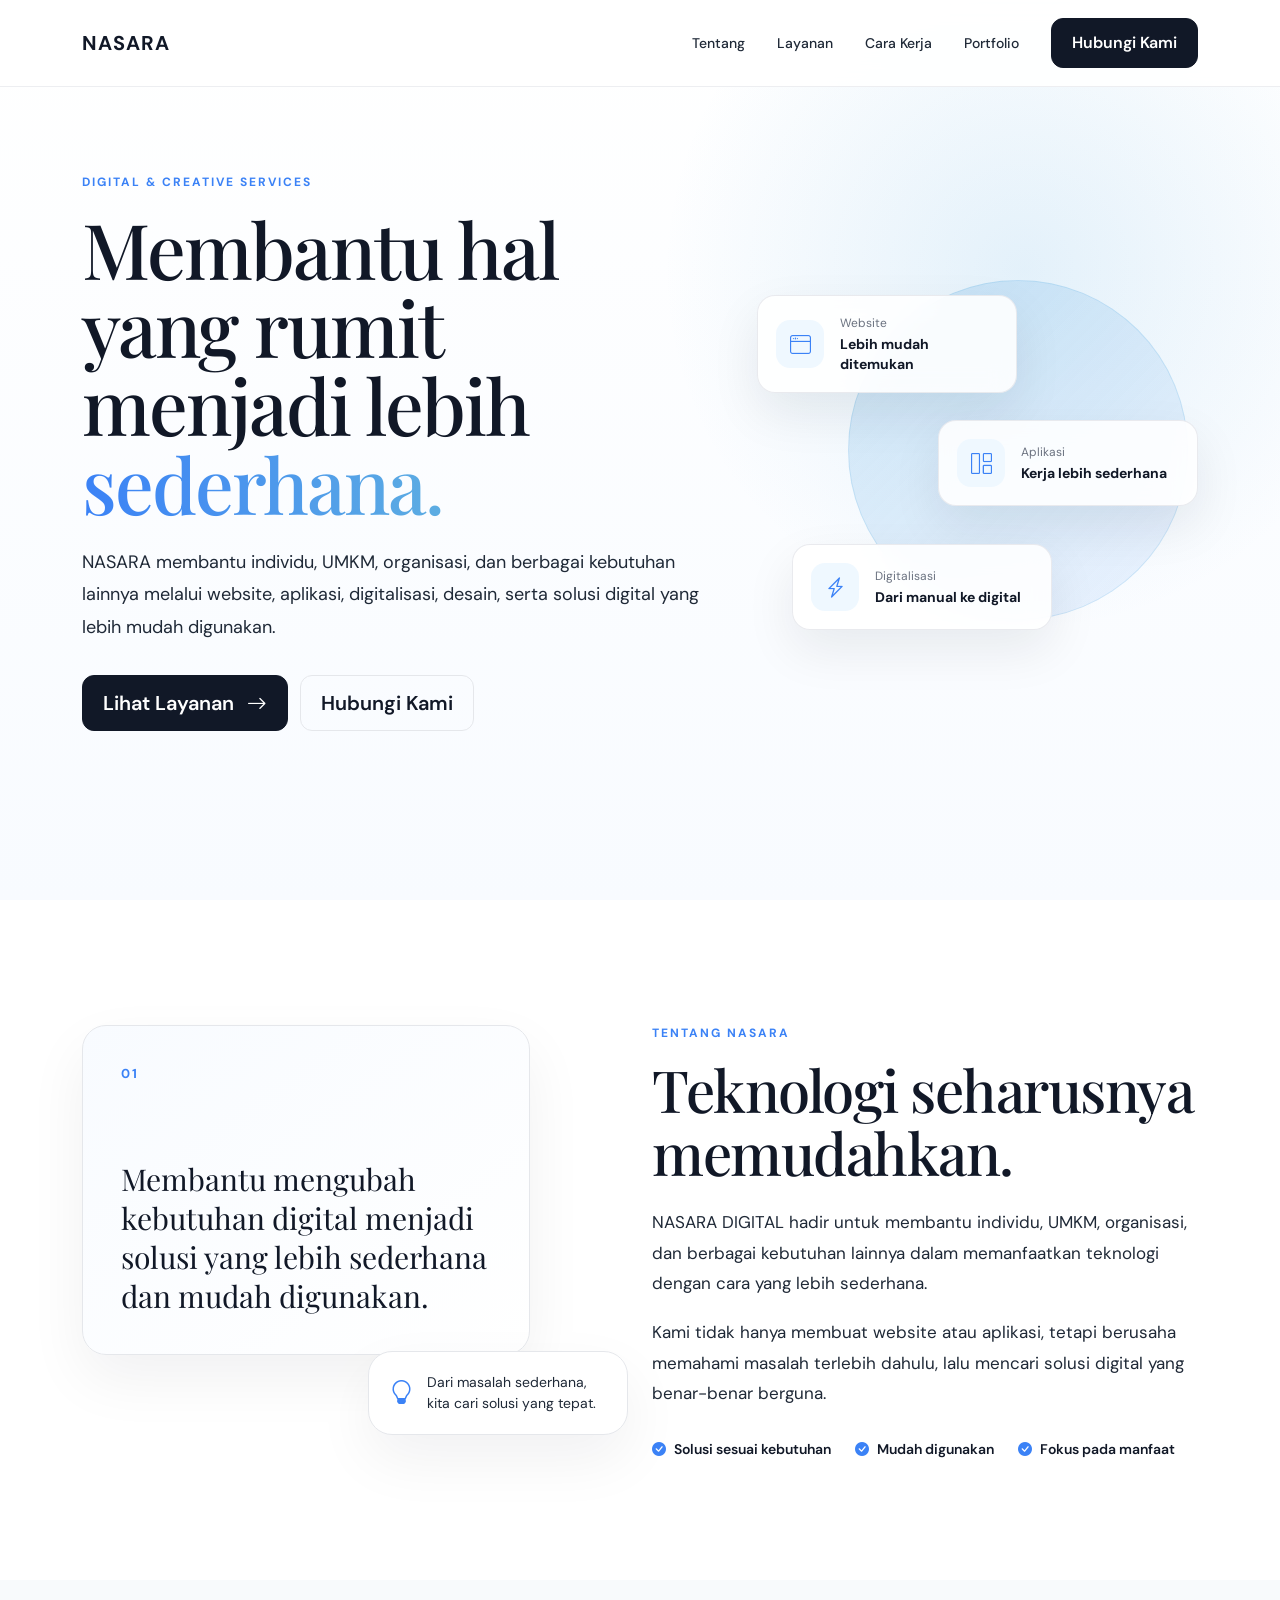
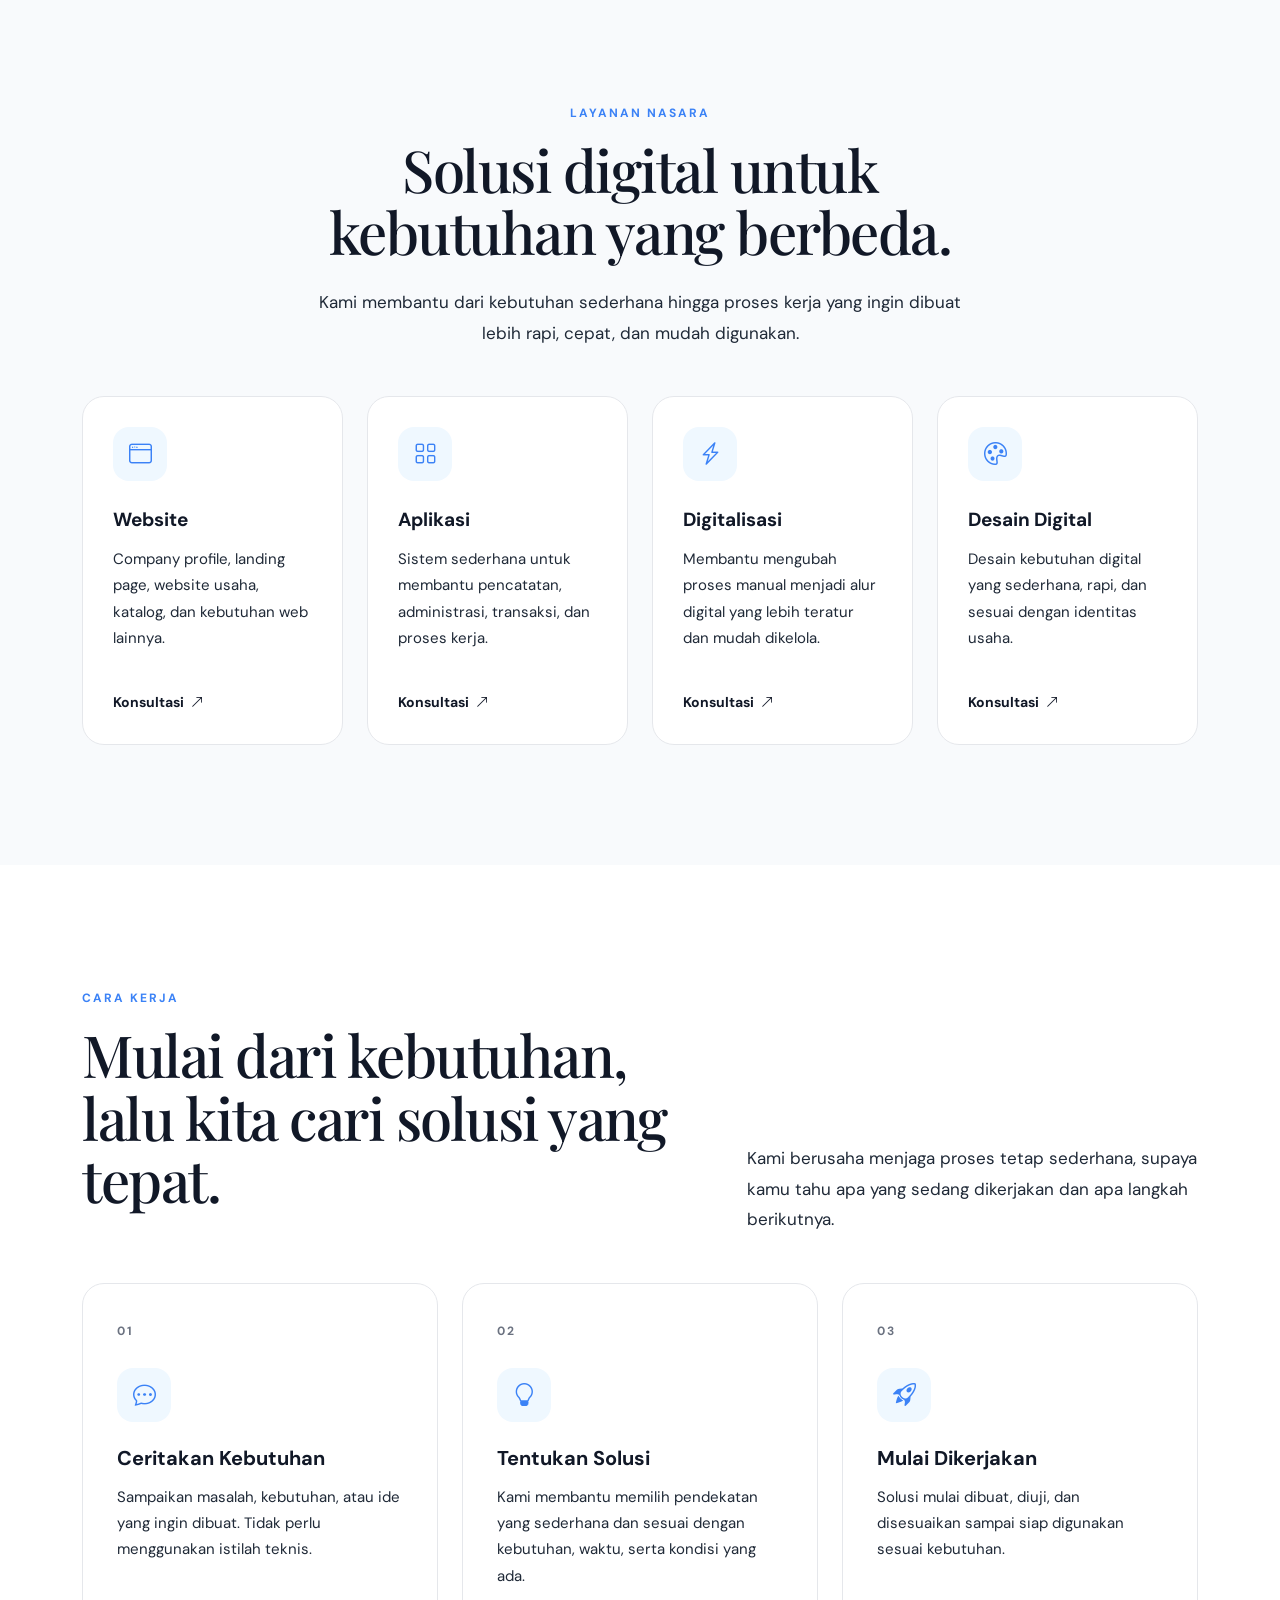
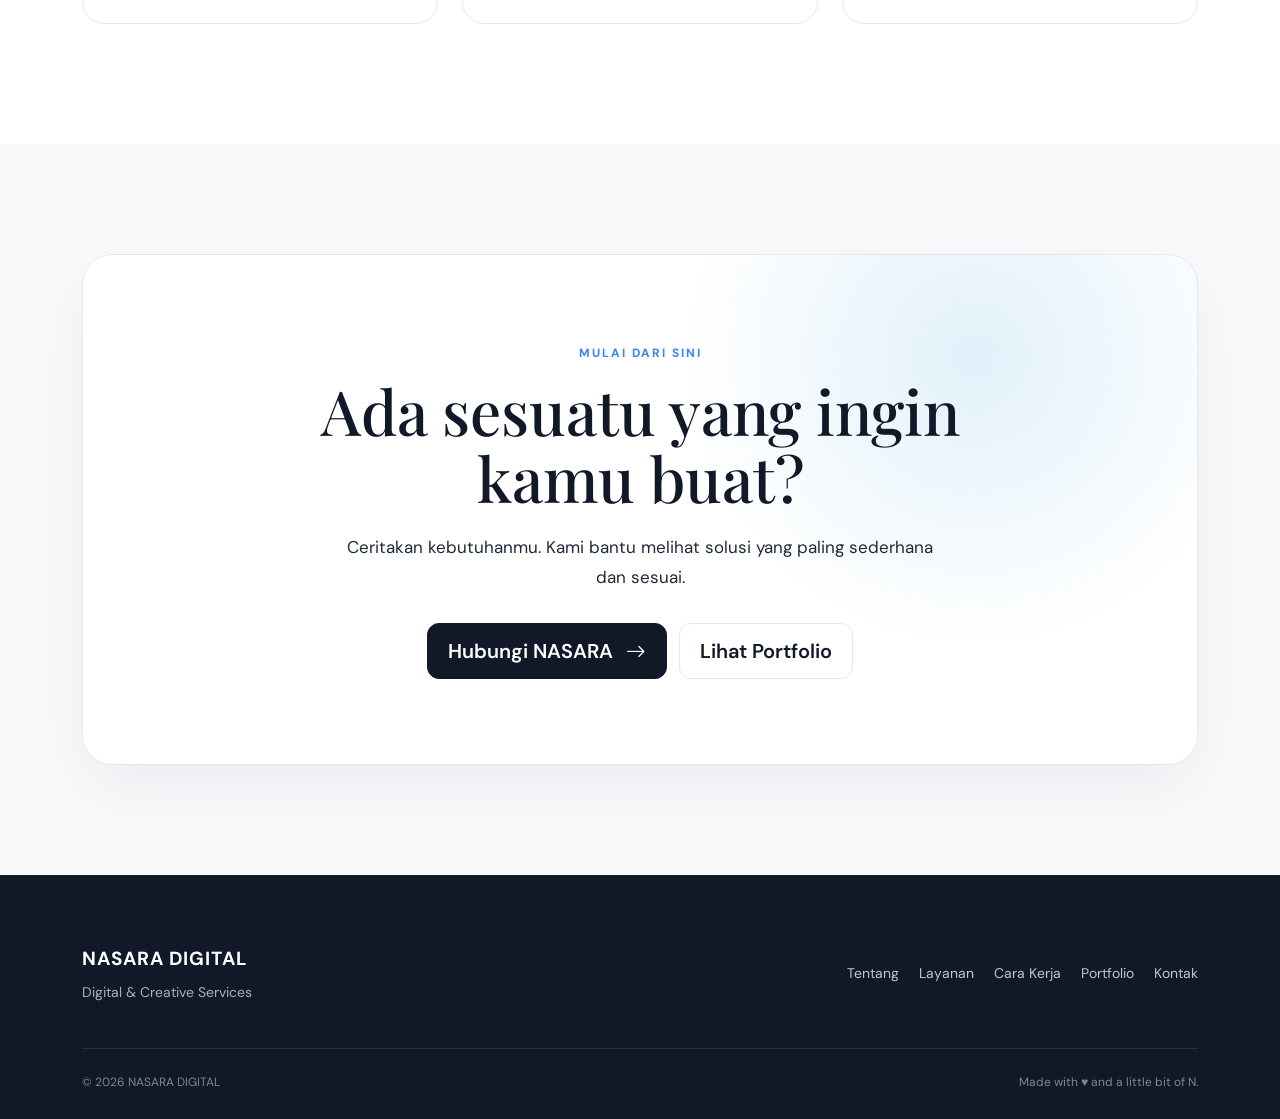
==== index.html @ 4595353f "add cta and footer" ====
<!doctype html>
<html lang="id">

<head>
    <meta charset="utf-8">

    <meta
        name="viewport"
        content="width=device-width, initial-scale=1"
    >

    <title>NASARA DIGITAL</title>

    <meta
        name="description"
        content="NASARA DIGITAL membantu kebutuhan website, aplikasi, digitalisasi, desain, dan berbagai solusi digital."
    >

    <!-- Google Fonts -->
    <link
        rel="preconnect"
        href="https://fonts.googleapis.com"
    >

    <link
        rel="preconnect"
        href="https://fonts.gstatic.com"
        crossorigin
    >

    <link
        href="https://fonts.googleapis.com/css2?family=DM+Sans:wght@400;500;600;700&family=Playfair+Display:wght@600;700&display=swap"
        rel="stylesheet"
    >

    <!-- Bootstrap -->
    <link
        href="https://cdn.jsdelivr.net/npm/bootstrap@5.3.8/dist/css/bootstrap.min.css"
        rel="stylesheet"
    >

    <!-- Bootstrap Icons -->
    <link
        rel="stylesheet"
        href="https://cdn.jsdelivr.net/npm/bootstrap-icons@1.13.1/font/bootstrap-icons.min.css"
    >

    <!-- AOS Animation -->
    <link
        href="https://cdn.jsdelivr.net/npm/aos@2.3.4/dist/aos.css"
        rel="stylesheet"
    >

    <!-- CSS NASARA -->
    <link
        rel="stylesheet"
        href="assets/css/style.css"
    >
</head>


<body>

    <!-- Navbar -->
    <nav class="navbar navbar-expand-lg navbar-light fixed-top nasara-navbar">
        <div class="container">

            <a class="navbar-brand fw-bold" href="#">
                NASARA
            </a>

            <button
                class="navbar-toggler border-0 shadow-none"
                type="button"
                data-bs-toggle="collapse"
                data-bs-target="#mainNavbar"
            >
                <span class="navbar-toggler-icon"></span>
            </button>

            <div class="collapse navbar-collapse" id="mainNavbar">

                <ul class="navbar-nav ms-auto align-items-lg-center gap-lg-3">

                    <li class="nav-item">
                        <a class="nav-link" href="#tentang">
                            Tentang
                        </a>
                    </li>

                    <li class="nav-item">
                        <a class="nav-link" href="#layanan">
                            Layanan
                        </a>
                    </li>

                    <li class="nav-item">
                        <a class="nav-link" href="#cara-kerja">
                            Cara Kerja
                        </a>
                    </li>

                    <li class="nav-item">
                        <a class="nav-link" href="/portfolio/">
                            Portfolio
                        </a>
                    </li>

                    <li class="nav-item">
                        <a
                            class="btn btn-nasara ms-lg-2"
                            href="/links/"
                        >
                            Hubungi Kami
                        </a>
                    </li>

                </ul>

            </div>

        </div>
    </nav>

    <!-- Hero -->
    <main>

        <section class="hero-section">

            <div class="container">

                <div class="row align-items-center min-vh-100">

                    <div class="col-lg-7">

                        <span
                            class="hero-label"
                            data-aos="fade-up"
                        >
                            DIGITAL & CREATIVE SERVICES
                        </span>

                        <h1
                            class="hero-title"
                            data-aos="fade-up"
                            data-aos-delay="100"
                        >
                            Membantu hal yang rumit
                            menjadi lebih
                            <span class="hero-highlight">
                                sederhana.
                            </span>
                        </h1>

                        <p
                            class="hero-description"
                            data-aos="fade-up"
                            data-aos-delay="200"
                        >
                            NASARA membantu individu, UMKM,
                            organisasi, dan berbagai kebutuhan
                            lainnya melalui website, aplikasi,
                            digitalisasi, desain, serta solusi
                            digital yang lebih mudah digunakan.
                        </p>

                        <div
                            class="hero-actions"
                            data-aos="fade-up"
                            data-aos-delay="300"
                        >

                            <a
                                href="#layanan"
                                class="btn btn-nasara btn-lg"
                            >
                                Lihat Layanan
                                <i class="bi bi-arrow-right ms-2"></i>
                            </a>

                            <a
                                href="/links/"
                                class="btn btn-outline-nasara btn-lg"
                            >
                                Hubungi Kami
                            </a>

                        </div>

                    </div>


                    <div
                        class="col-lg-5 d-none d-lg-block"
                        data-aos="fade-left"
                        data-aos-delay="200"
                    >

                        <div class="hero-visual">

                            <div class="floating-card card-one">
                                <i class="bi bi-window"></i>

                                <div>
                                    <small>Website</small>
                                    <strong>Lebih mudah ditemukan</strong>
                                </div>
                            </div>


                            <div class="floating-card card-two">
                                <i class="bi bi-grid-1x2"></i>

                                <div>
                                    <small>Aplikasi</small>
                                    <strong>Kerja lebih sederhana</strong>
                                </div>
                            </div>


                            <div class="floating-card card-three">
                                <i class="bi bi-lightning-charge"></i>

                                <div>
                                    <small>Digitalisasi</small>
                                    <strong>Dari manual ke digital</strong>
                                </div>
                            </div>


                            <div class="hero-circle"></div>

                        </div>

                    </div>

                </div>

            </div>

        </section>

        <!-- Tentang -->
        <section id="tentang" class="about-section">

            <div class="container">

                <div class="row align-items-center gy-5">

                    <div
                        class="col-lg-6"
                        data-aos="fade-right"
                    >
                        <div class="about-visual">

                            <div class="about-box about-box-main">
                                <span class="about-number">01</span>

                                <p>
                                    Membantu mengubah kebutuhan digital
                                    menjadi solusi yang lebih sederhana
                                    dan mudah digunakan.
                                </p>
                            </div>

                            <div class="about-box about-box-small">
                                <i class="bi bi-lightbulb"></i>

                                <span>
                                    Dari masalah sederhana,
                                    kita cari solusi yang tepat.
                                </span>
                            </div>

                        </div>
                    </div>


                    <div
                        class="col-lg-6"
                        data-aos="fade-left"
                    >

                        <span class="section-label">
                            TENTANG NASARA
                        </span>

                        <h2 class="section-title">
                            Teknologi seharusnya
                            memudahkan.
                        </h2>

                        <p class="section-description">
                            NASARA DIGITAL hadir untuk membantu individu,
                            UMKM, organisasi, dan berbagai kebutuhan lainnya
                            dalam memanfaatkan teknologi dengan cara yang
                            lebih sederhana.
                        </p>

                        <p class="section-description">
                            Kami tidak hanya membuat website atau aplikasi,
                            tetapi berusaha memahami masalah terlebih dahulu,
                            lalu mencari solusi digital yang benar-benar
                            berguna.
                        </p>

                        <div class="about-points">

                            <div class="about-point">
                                <i class="bi bi-check-circle-fill"></i>
                                <span>Solusi sesuai kebutuhan</span>
                            </div>

                            <div class="about-point">
                                <i class="bi bi-check-circle-fill"></i>
                                <span>Mudah digunakan</span>
                            </div>

                            <div class="about-point">
                                <i class="bi bi-check-circle-fill"></i>
                                <span>Fokus pada manfaat</span>
                            </div>

                        </div>

                    </div>

                </div>

            </div>

        </section>

        <!-- Layanan -->
        <section id="layanan" class="services-section">

            <div class="container">

                <div class="services-heading text-center" data-aos="fade-up">

                    <span class="section-label">
                        LAYANAN NASARA
                    </span>

                    <h2 class="section-title mx-auto">
                        Solusi digital untuk kebutuhan yang berbeda.
                    </h2>

                    <p class="section-description mx-auto">
                        Kami membantu dari kebutuhan sederhana hingga proses kerja
                        yang ingin dibuat lebih rapi, cepat, dan mudah digunakan.
                    </p>

                </div>


                <div class="row g-4 mt-4">

                    <div
                        class="col-md-6 col-lg-3"
                        data-aos="fade-up"
                        data-aos-delay="50"
                    >

                        <div class="service-card h-100">

                            <div class="service-icon">
                                <i class="bi bi-window"></i>
                            </div>

                            <h3>Website</h3>

                            <p>
                                Company profile, landing page, website usaha,
                                katalog, dan kebutuhan web lainnya.
                            </p>

                            <a href="/links/" class="service-link">
                                Konsultasi
                                <i class="bi bi-arrow-up-right"></i>
                            </a>

                        </div>

                    </div>


                    <div
                        class="col-md-6 col-lg-3"
                        data-aos="fade-up"
                        data-aos-delay="100"
                    >

                        <div class="service-card h-100">

                            <div class="service-icon">
                                <i class="bi bi-grid"></i>
                            </div>

                            <h3>Aplikasi</h3>

                            <p>
                                Sistem sederhana untuk membantu pencatatan,
                                administrasi, transaksi, dan proses kerja.
                            </p>

                            <a href="/links/" class="service-link">
                                Konsultasi
                                <i class="bi bi-arrow-up-right"></i>
                            </a>

                        </div>

                    </div>


                    <div
                        class="col-md-6 col-lg-3"
                        data-aos="fade-up"
                        data-aos-delay="150"
                    >

                        <div class="service-card h-100">

                            <div class="service-icon">
                                <i class="bi bi-lightning-charge"></i>
                            </div>

                            <h3>Digitalisasi</h3>

                            <p>
                                Membantu mengubah proses manual menjadi alur
                                digital yang lebih teratur dan mudah dikelola.
                            </p>

                            <a href="/links/" class="service-link">
                                Konsultasi
                                <i class="bi bi-arrow-up-right"></i>
                            </a>

                        </div>

                    </div>


                    <div
                        class="col-md-6 col-lg-3"
                        data-aos="fade-up"
                        data-aos-delay="200"
                    >

                        <div class="service-card h-100">

                            <div class="service-icon">
                                <i class="bi bi-palette"></i>
                            </div>

                            <h3>Desain Digital</h3>

                            <p>
                                Desain kebutuhan digital yang sederhana,
                                rapi, dan sesuai dengan identitas usaha.
                            </p>

                            <a href="/links/" class="service-link">
                                Konsultasi
                                <i class="bi bi-arrow-up-right"></i>
                            </a>

                        </div>

                    </div>

                </div>

            </div>

        </section>

        <!-- Cara Kerja -->
        <section id="cara-kerja" class="process-section">

            <div class="container">

                <div class="row align-items-end mb-5">

                    <div class="col-lg-7" data-aos="fade-up">

                        <span class="section-label">
                            CARA KERJA
                        </span>

                        <h2 class="section-title">
                            Mulai dari kebutuhan,
                            lalu kita cari solusi yang tepat.
                        </h2>

                    </div>

                    <div class="col-lg-5" data-aos="fade-up" data-aos-delay="100">

                        <p class="section-description mb-0">
                            Kami berusaha menjaga proses tetap sederhana,
                            supaya kamu tahu apa yang sedang dikerjakan
                            dan apa langkah berikutnya.
                        </p>

                    </div>

                </div>


                <div class="row g-4">

                    <div
                        class="col-md-4"
                        data-aos="fade-up"
                        data-aos-delay="50"
                    >

                        <div class="process-card h-100">

                            <span class="process-number">
                                01
                            </span>

                            <div class="process-icon">
                                <i class="bi bi-chat-dots"></i>
                            </div>

                            <h3>
                                Ceritakan Kebutuhan
                            </h3>

                            <p>
                                Sampaikan masalah, kebutuhan, atau ide
                                yang ingin dibuat. Tidak perlu menggunakan
                                istilah teknis.
                            </p>

                        </div>

                    </div>


                    <div
                        class="col-md-4"
                        data-aos="fade-up"
                        data-aos-delay="100"
                    >

                        <div class="process-card h-100">

                            <span class="process-number">
                                02
                            </span>

                            <div class="process-icon">
                                <i class="bi bi-lightbulb"></i>
                            </div>

                            <h3>
                                Tentukan Solusi
                            </h3>

                            <p>
                                Kami membantu memilih pendekatan yang
                                sederhana dan sesuai dengan kebutuhan,
                                waktu, serta kondisi yang ada.
                            </p>

                        </div>

                    </div>


                    <div
                        class="col-md-4"
                        data-aos="fade-up"
                        data-aos-delay="150"
                    >

                        <div class="process-card h-100">

                            <span class="process-number">
                                03
                            </span>

                            <div class="process-icon">
                                <i class="bi bi-rocket-takeoff"></i>
                            </div>

                            <h3>
                                Mulai Dikerjakan
                            </h3>

                            <p>
                                Solusi mulai dibuat, diuji, dan disesuaikan
                                sampai siap digunakan sesuai kebutuhan.
                            </p>

                        </div>

                    </div>

                </div>

            </div>

        </section>

        <!-- CTA -->
        <section class="cta-section">

            <div class="container">

                <div
                    class="cta-box text-center"
                    data-aos="fade-up"
                >

                    <span class="section-label">
                        MULAI DARI SINI
                    </span>

                    <h2 class="cta-title">
                        Ada sesuatu yang ingin kamu buat?
                    </h2>

                    <p class="cta-description">
                        Ceritakan kebutuhanmu. Kami bantu melihat
                        solusi yang paling sederhana dan sesuai.
                    </p>

                    <div class="cta-actions">

                        <a
                            href="/links/"
                            class="btn btn-nasara btn-lg"
                        >
                            Hubungi NASARA
                            <i class="bi bi-arrow-right ms-2"></i>
                        </a>

                        <a
                            href="/portfolio/"
                            class="btn btn-outline-nasara btn-lg"
                        >
                            Lihat Portfolio
                        </a>

                    </div>

                </div>

            </div>

        </section>

    </main>

    <!-- Footer -->
    <footer class="footer-section">

        <div class="container">

            <div class="row gy-4 align-items-center">

                <div class="col-lg-6">

                    <div class="footer-brand">
                        NASARA DIGITAL
                    </div>

                    <p class="footer-text">
                        Digital & Creative Services
                    </p>

                </div>

                <div class="col-lg-6">

                    <div class="footer-links">

                        <a href="#tentang">Tentang</a>

                        <a href="#layanan">Layanan</a>

                        <a href="#cara-kerja">Cara Kerja</a>

                        <a href="/portfolio/">Portfolio</a>

                        <a href="/links/">Kontak</a>

                    </div>

                </div>

            </div>


            <div class="footer-bottom">

                <span>
                    © 2026 NASARA DIGITAL
                </span>

                <span>
                    Made with ♥ and a little bit of N.
                </span>

            </div>

        </div>

    </footer>

    <!-- Bootstrap JS -->
    <script
        src="https://cdn.jsdelivr.net/npm/bootstrap@5.3.8/dist/js/bootstrap.bundle.min.js">
    </script>

    <!-- AOS -->
    <script
        src="https://cdn.jsdelivr.net/npm/aos@2.3.4/dist/aos.js">
    </script>

    <!-- JavaScript NASARA -->
    <script src="assets/js/script.js"></script>

</body>

</html>
---- assets/css/style.css ----
:root {
    --nasara-blue: #5dade2;
    --nasara-blue-dark: #3b82f6;

    --nasara-dark: #111827;

    --nasara-text: #1f2937;

    --nasara-muted: #6b7280;

    --nasara-light: #f8fafc;

    --nasara-border: #e5e7eb;

    --nasara-white: #ffffff;
}


* {
    box-sizing: border-box;
}


html {
    scroll-behavior: smooth;
}


body {
    margin: 0;

    font-family: "DM Sans", sans-serif;

    background: var(--nasara-white);

    color: var(--nasara-dark);
}


h1,
h2,
h3,
h4,
h5,
h6 {
    font-family: "Playfair Display", serif;
}


a {
    text-decoration: none;
}

/* =========================
   NAVBAR
========================= */

.nasara-navbar {
    padding: 18px 0;
    background: rgba(255, 255, 255, 0.88);
    backdrop-filter: blur(14px);
    border-bottom: 1px solid rgba(229, 231, 235, 0.7);
}

.navbar-brand {
    font-family: "DM Sans", sans-serif;
    font-size: 20px;
    letter-spacing: 1px;
    color: var(--nasara-dark);
}

.nasara-navbar .nav-link {
    font-size: 14px;
    font-weight: 500;
    color: var(--nasara-text);
    transition: 0.25s ease;
}

.nasara-navbar .nav-link:hover {
    color: var(--nasara-blue-dark);
}


/* =========================
   BUTTON
========================= */

.btn-nasara {
    background: var(--nasara-dark);
    color: var(--nasara-white);
    border: 1px solid var(--nasara-dark);
    border-radius: 12px;
    padding: 12px 20px;
    font-weight: 600;
    transition: 0.25s ease;
}

.btn-nasara:hover {
    background: var(--nasara-blue-dark);
    border-color: var(--nasara-blue-dark);
    color: var(--nasara-white);
    transform: translateY(-2px);
}

.btn-outline-nasara {
    background: transparent;
    color: var(--nasara-dark);
    border: 1px solid var(--nasara-border);
    border-radius: 12px;
    padding: 12px 20px;
    font-weight: 600;
    transition: 0.25s ease;
}

.btn-outline-nasara:hover {
    background: var(--nasara-light);
    color: var(--nasara-dark);
    border-color: #d1d5db;
}


/* =========================
   HERO
========================= */

.hero-section {
    position: relative;
    overflow: hidden;
    background:
        radial-gradient(
            circle at 80% 30%,
            rgba(93, 173, 226, 0.16),
            transparent 30%
        ),
        linear-gradient(
            180deg,
            #ffffff 0%,
            #f8fbff 100%
        );
}

.hero-label {
    display: inline-block;
    margin-bottom: 18px;
    font-size: 12px;
    font-weight: 700;
    letter-spacing: 2px;
    color: var(--nasara-blue-dark);
}

.hero-title {
    max-width: 800px;
    margin-bottom: 24px;

    font-size: clamp(46px, 6vw, 78px);
    line-height: 1.02;
    letter-spacing: -2px;

    color: var(--nasara-dark);
}

.hero-highlight {
    background: linear-gradient(
        90deg,
        var(--nasara-blue-dark),
        var(--nasara-blue)
    );

    -webkit-background-clip: text;
    -webkit-text-fill-color: transparent;
    background-clip: text;
}

.hero-description {
    max-width: 650px;
    margin-bottom: 32px;

    font-size: 18px;
    line-height: 1.8;

    color: var(--nasara-text);
}

.hero-actions {
    display: flex;
    flex-wrap: wrap;
    gap: 12px;
}


/* =========================
   HERO VISUAL
========================= */

.hero-visual {
    position: relative;
    min-height: 470px;
}

.hero-circle {
    position: absolute;

    width: 340px;
    height: 340px;

    top: 65px;
    right: 10px;

    border-radius: 50%;

    background: linear-gradient(
        135deg,
        rgba(93, 173, 226, 0.24),
        rgba(59, 130, 246, 0.08)
    );

    border: 1px solid rgba(93, 173, 226, 0.2);
}

.floating-card {
    position: absolute;
    z-index: 2;

    width: 260px;

    display: flex;
    align-items: center;
    gap: 16px;

    padding: 18px;

    background: rgba(255, 255, 255, 0.88);

    backdrop-filter: blur(12px);

    border: 1px solid rgba(229, 231, 235, 0.85);

    border-radius: 18px;

    box-shadow:
        0 20px 50px rgba(17, 24, 39, 0.08);
}

.floating-card i {
    display: flex;
    align-items: center;
    justify-content: center;

    width: 48px;
    height: 48px;

    flex-shrink: 0;

    border-radius: 14px;

    background: #eff8ff;

    color: var(--nasara-blue-dark);

    font-size: 21px;
}

.floating-card small {
    display: block;

    margin-bottom: 3px;

    color: var(--nasara-muted);

    font-size: 12px;
}

.floating-card strong {
    display: block;

    color: var(--nasara-dark);

    font-size: 14px;
    line-height: 1.4;
}

.card-one {
    top: 80px;
    left: 10px;
}

.card-two {
    top: 205px;
    right: 0;
}

.card-three {
    bottom: 55px;
    left: 45px;
}


/* =========================
   MOBILE
========================= */

@media (max-width: 991px) {

    .nasara-navbar {
        padding: 14px 0;
    }

    .navbar-collapse {
        padding-top: 18px;
        padding-bottom: 10px;
    }

    .nasara-navbar .nav-item {
        width: 100%;
    }

    .nasara-navbar .nav-link {
        padding: 10px 0;
    }

    .hero-section {
        padding-top: 80px;
    }

    .hero-title {
        font-size: clamp(42px, 12vw, 64px);
        letter-spacing: -1.5px;
    }

    .hero-description {
        font-size: 16px;
    }

}


@media (max-width: 576px) {

    .hero-title {
        font-size: 44px;
    }

    .hero-actions {
        flex-direction: column;
    }

    .hero-actions .btn {
        width: 100%;
    }

}

/* =========================
   ABOUT
========================= */

.about-section {
    padding: 120px 0;
    background: var(--nasara-white);
}

.section-label {
    display: inline-block;
    margin-bottom: 16px;

    font-size: 12px;
    font-weight: 700;
    letter-spacing: 2px;

    color: var(--nasara-blue-dark);
}

.section-title {
    max-width: 620px;
    margin-bottom: 24px;

    font-size: clamp(38px, 5vw, 58px);
    line-height: 1.08;
    letter-spacing: -1.5px;

    color: var(--nasara-dark);
}

.section-description {
    max-width: 620px;
    margin-bottom: 18px;

    font-size: 17px;
    line-height: 1.8;

    color: var(--nasara-text);
}


/* ABOUT VISUAL */

.about-visual {
    position: relative;
    min-height: 430px;
}

.about-box {
    border: 1px solid var(--nasara-border);
    background: var(--nasara-white);

    border-radius: 24px;

    box-shadow:
        0 24px 60px rgba(17, 24, 39, 0.06);
}

.about-box-main {
    width: 82%;
    min-height: 330px;

    display: flex;
    flex-direction: column;
    justify-content: space-between;

    padding: 38px;

    background:
        linear-gradient(
            145deg,
            #f8fbff,
            #ffffff
        );
}

.about-number {
    font-size: 13px;
    font-weight: 700;
    letter-spacing: 2px;

    color: var(--nasara-blue-dark);
}

.about-box-main p {
    max-width: 380px;

    margin: 0;

    font-family: "Playfair Display", serif;
    font-size: 30px;
    line-height: 1.3;

    color: var(--nasara-dark);
}

.about-box-small {
    position: absolute;

    width: 260px;

    right: 0;
    bottom: 20px;

    display: flex;
    align-items: center;
    gap: 14px;

    padding: 20px;
}

.about-box-small i {
    font-size: 24px;
    color: var(--nasara-blue-dark);
}

.about-box-small span {
    font-size: 14px;
    line-height: 1.5;

    color: var(--nasara-text);
}


/* ABOUT POINTS */

.about-points {
    display: flex;
    flex-wrap: wrap;
    gap: 14px 24px;

    margin-top: 30px;
}

.about-point {
    display: flex;
    align-items: center;
    gap: 8px;

    font-size: 14px;
    font-weight: 600;

    color: var(--nasara-dark);
}

.about-point i {
    color: var(--nasara-blue-dark);
}


/* MOBILE */

@media (max-width: 991px) {

    .about-section {
        padding: 90px 0;
    }

    .about-visual {
        min-height: 390px;
    }

    .about-box-main {
        width: 90%;
    }

}


@media (max-width: 576px) {

    .about-section {
        padding: 75px 0;
    }

    .about-visual {
        min-height: auto;
    }

    .about-box-main {
        width: 100%;
        min-height: 300px;

        padding: 28px;
    }

    .about-box-main p {
        font-size: 26px;
    }

    .about-box-small {
        position: relative;

        width: 92%;

        right: auto;
        bottom: auto;

        margin:
            -25px auto
            0;
    }

    .section-title {
        font-size: 40px;
    }

}

/* =========================
   SERVICES
========================= */

.services-section {
    padding: 120px 0;
    background: var(--nasara-light);
}

.services-heading {
    max-width: 760px;
    margin: 0 auto;
}

.services-heading .section-title {
    max-width: 720px;
}

.services-heading .section-description {
    max-width: 650px;
}


/* SERVICE CARD */

.service-card {
    position: relative;

    padding: 30px;

    background: var(--nasara-white);

    border: 1px solid var(--nasara-border);
    border-radius: 22px;

    transition:
        transform 0.25s ease,
        box-shadow 0.25s ease,
        border-color 0.25s ease;
}

.service-card:hover {
    transform: translateY(-6px);

    border-color: rgba(59, 130, 246, 0.25);

    box-shadow:
        0 24px 60px rgba(17, 24, 39, 0.08);
}


.service-icon {
    width: 54px;
    height: 54px;

    display: flex;
    align-items: center;
    justify-content: center;

    margin-bottom: 28px;

    border-radius: 16px;

    background: #eff8ff;

    color: var(--nasara-blue-dark);

    font-size: 23px;
}


.service-card h3 {
    margin-bottom: 14px;

    font-family: "DM Sans", sans-serif;
    font-size: 19px;
    font-weight: 700;

    color: var(--nasara-dark);
}


.service-card p {
    min-height: 120px;

    margin-bottom: 24px;

    font-size: 15px;
    line-height: 1.75;

    color: var(--nasara-text);
}


.service-link {
    display: inline-flex;
    align-items: center;
    gap: 7px;

    font-size: 14px;
    font-weight: 700;

    color: var(--nasara-dark);

    transition: 0.2s ease;
}


.service-link i {
    font-size: 13px;

    transition: transform 0.2s ease;
}


.service-link:hover {
    color: var(--nasara-blue-dark);
}


.service-link:hover i {
    transform: translate(3px, -3px);
}


/* MOBILE */

@media (max-width: 991px) {

    .services-section {
        padding: 90px 0;
    }

}


@media (max-width: 576px) {

    .services-section {
        padding: 75px 0;
    }

    .service-card {
        padding: 26px;
    }

    .service-card p {
        min-height: auto;
    }

}

/* =========================
   PROCESS
========================= */

.process-section {
    padding: 120px 0;
    background: var(--nasara-white);
}


.process-card {
    position: relative;

    padding: 34px;

    border: 1px solid var(--nasara-border);
    border-radius: 22px;

    background: var(--nasara-white);

    transition:
        transform 0.25s ease,
        box-shadow 0.25s ease;
}


.process-card:hover {
    transform: translateY(-5px);

    box-shadow:
        0 24px 60px rgba(17, 24, 39, 0.07);
}


.process-number {
    display: inline-block;

    margin-bottom: 28px;

    font-size: 12px;
    font-weight: 700;
    letter-spacing: 2px;

    color: var(--nasara-muted);
}


.process-icon {
    width: 54px;
    height: 54px;

    display: flex;
    align-items: center;
    justify-content: center;

    margin-bottom: 24px;

    border-radius: 16px;

    background: #eff8ff;

    color: var(--nasara-blue-dark);

    font-size: 23px;
}


.process-card h3 {
    margin-bottom: 14px;

    font-family: "DM Sans", sans-serif;
    font-size: 20px;
    font-weight: 700;

    color: var(--nasara-dark);
}


.process-card p {
    margin: 0;

    font-size: 15px;
    line-height: 1.75;

    color: var(--nasara-text);
}


@media (max-width: 991px) {

    .process-section {
        padding: 90px 0;
    }

}


@media (max-width: 576px) {

    .process-section {
        padding: 75px 0;
    }

    .process-card {
        padding: 28px;
    }

}

/* =========================
   CTA
========================= */

.cta-section {
    padding: 110px 0;
    background: var(--nasara-light);
}

.cta-box {
    position: relative;
    overflow: hidden;

    padding: 85px 30px;

    border-radius: 30px;

    background:
        radial-gradient(
            circle at 80% 20%,
            rgba(93, 173, 226, 0.18),
            transparent 30%
        ),
        var(--nasara-white);

    border: 1px solid var(--nasara-border);

    box-shadow:
        0 24px 70px rgba(17, 24, 39, 0.06);
}

.cta-title {
    max-width: 760px;
    margin: 0 auto 20px;

    font-size: clamp(40px, 5vw, 62px);
    line-height: 1.08;

    color: var(--nasara-dark);
}

.cta-description {
    max-width: 620px;
    margin: 0 auto 30px;

    font-size: 17px;
    line-height: 1.8;

    color: var(--nasara-text);
}

.cta-actions {
    display: flex;
    justify-content: center;
    flex-wrap: wrap;
    gap: 12px;
}


/* =========================
   FOOTER
========================= */

.footer-section {
    padding: 70px 0 28px;

    background: var(--nasara-dark);

    color: var(--nasara-white);
}

.footer-brand {
    font-size: 19px;
    font-weight: 700;
    letter-spacing: 1px;
}

.footer-text {
    margin: 8px 0 0;

    font-size: 14px;

    color: rgba(255, 255, 255, 0.65);
}

.footer-links {
    display: flex;
    justify-content: flex-end;
    flex-wrap: wrap;
    gap: 20px;
}

.footer-links a {
    font-size: 14px;

    color: rgba(255, 255, 255, 0.75);

    transition: 0.2s ease;
}

.footer-links a:hover {
    color: var(--nasara-blue);
}

.footer-bottom {
    margin-top: 45px;
    padding-top: 24px;

    display: flex;
    justify-content: space-between;
    gap: 20px;

    border-top: 1px solid rgba(255, 255, 255, 0.1);

    font-size: 12px;

    color: rgba(255, 255, 255, 0.48);
}


/* MOBILE */

@media (max-width: 991px) {

    .cta-section {
        padding: 90px 0;
    }

    .footer-links {
        justify-content: flex-start;
    }

}


@media (max-width: 576px) {

    .cta-section {
        padding: 70px 0;
    }

    .cta-box {
        padding: 60px 22px;
    }

    .cta-actions {
        flex-direction: column;
    }

    .cta-actions .btn {
        width: 100%;
    }

    .footer-bottom {
        flex-direction: column;
    }

}
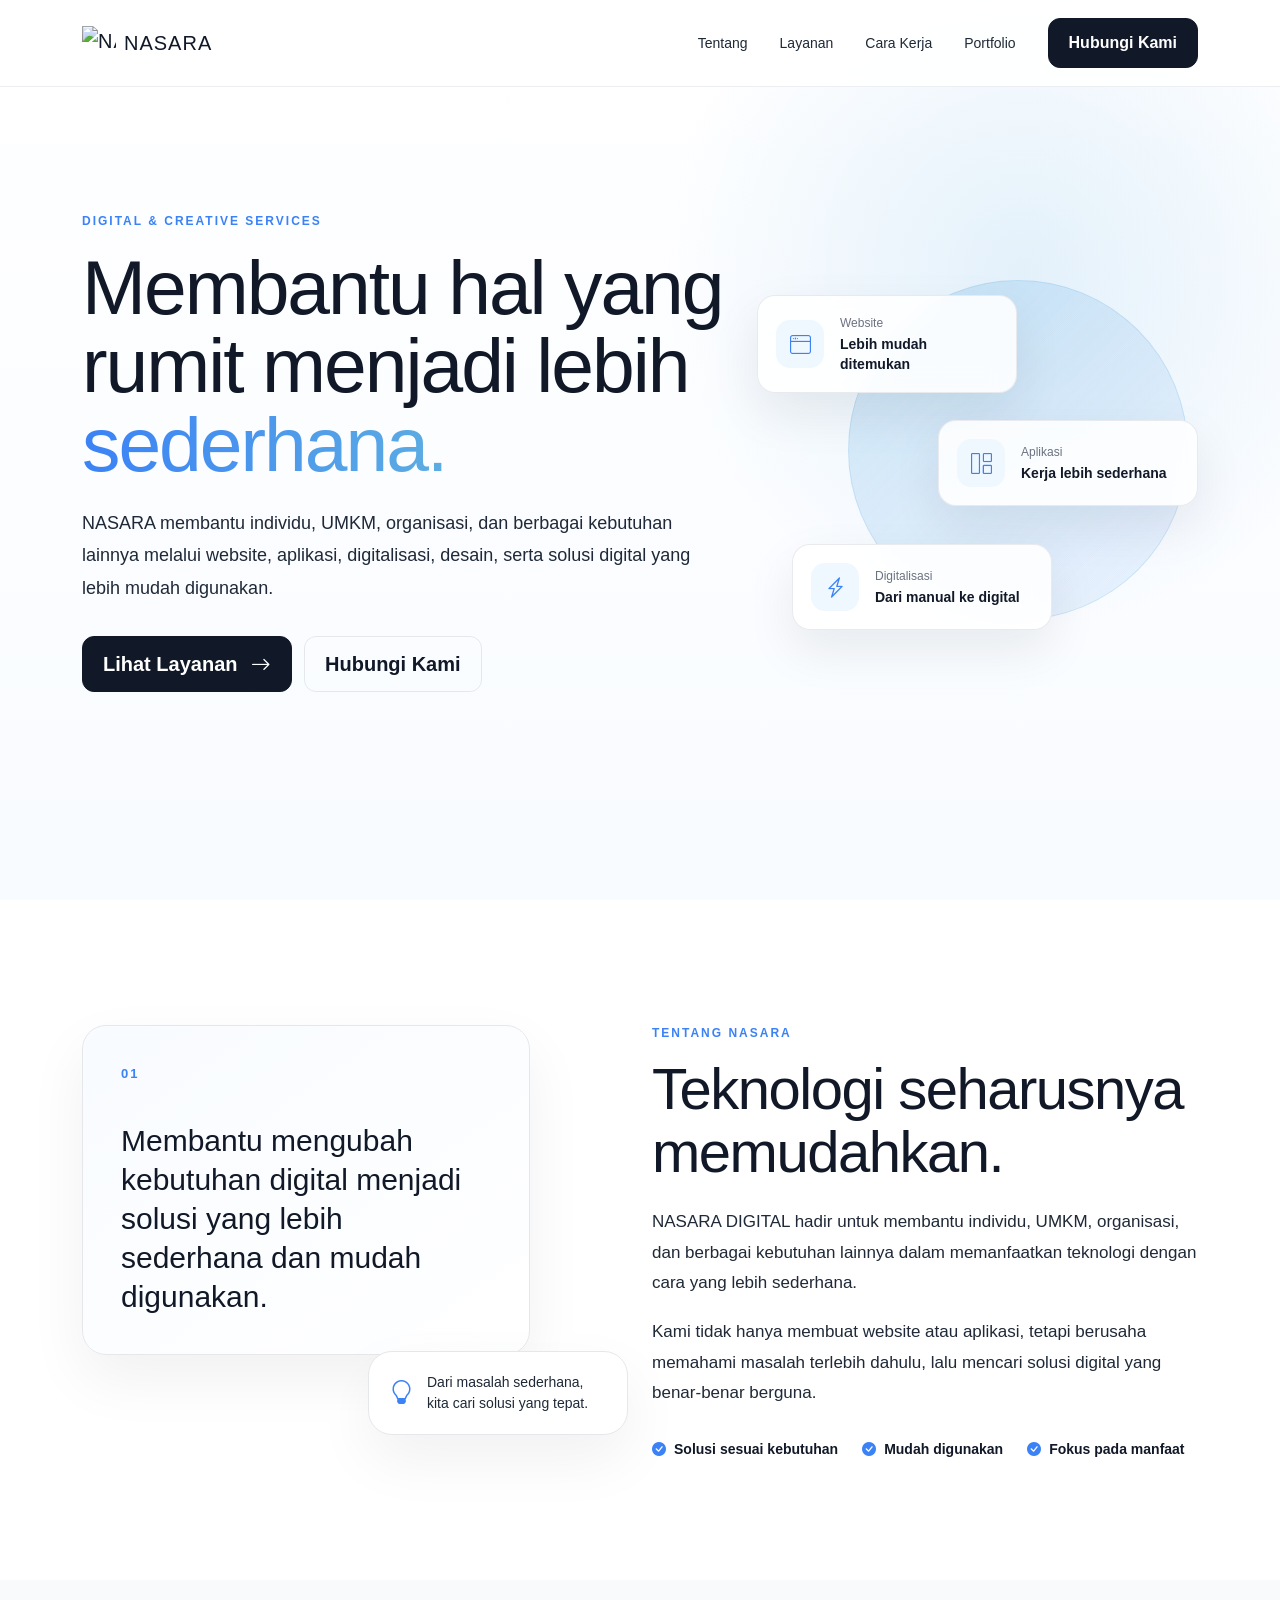
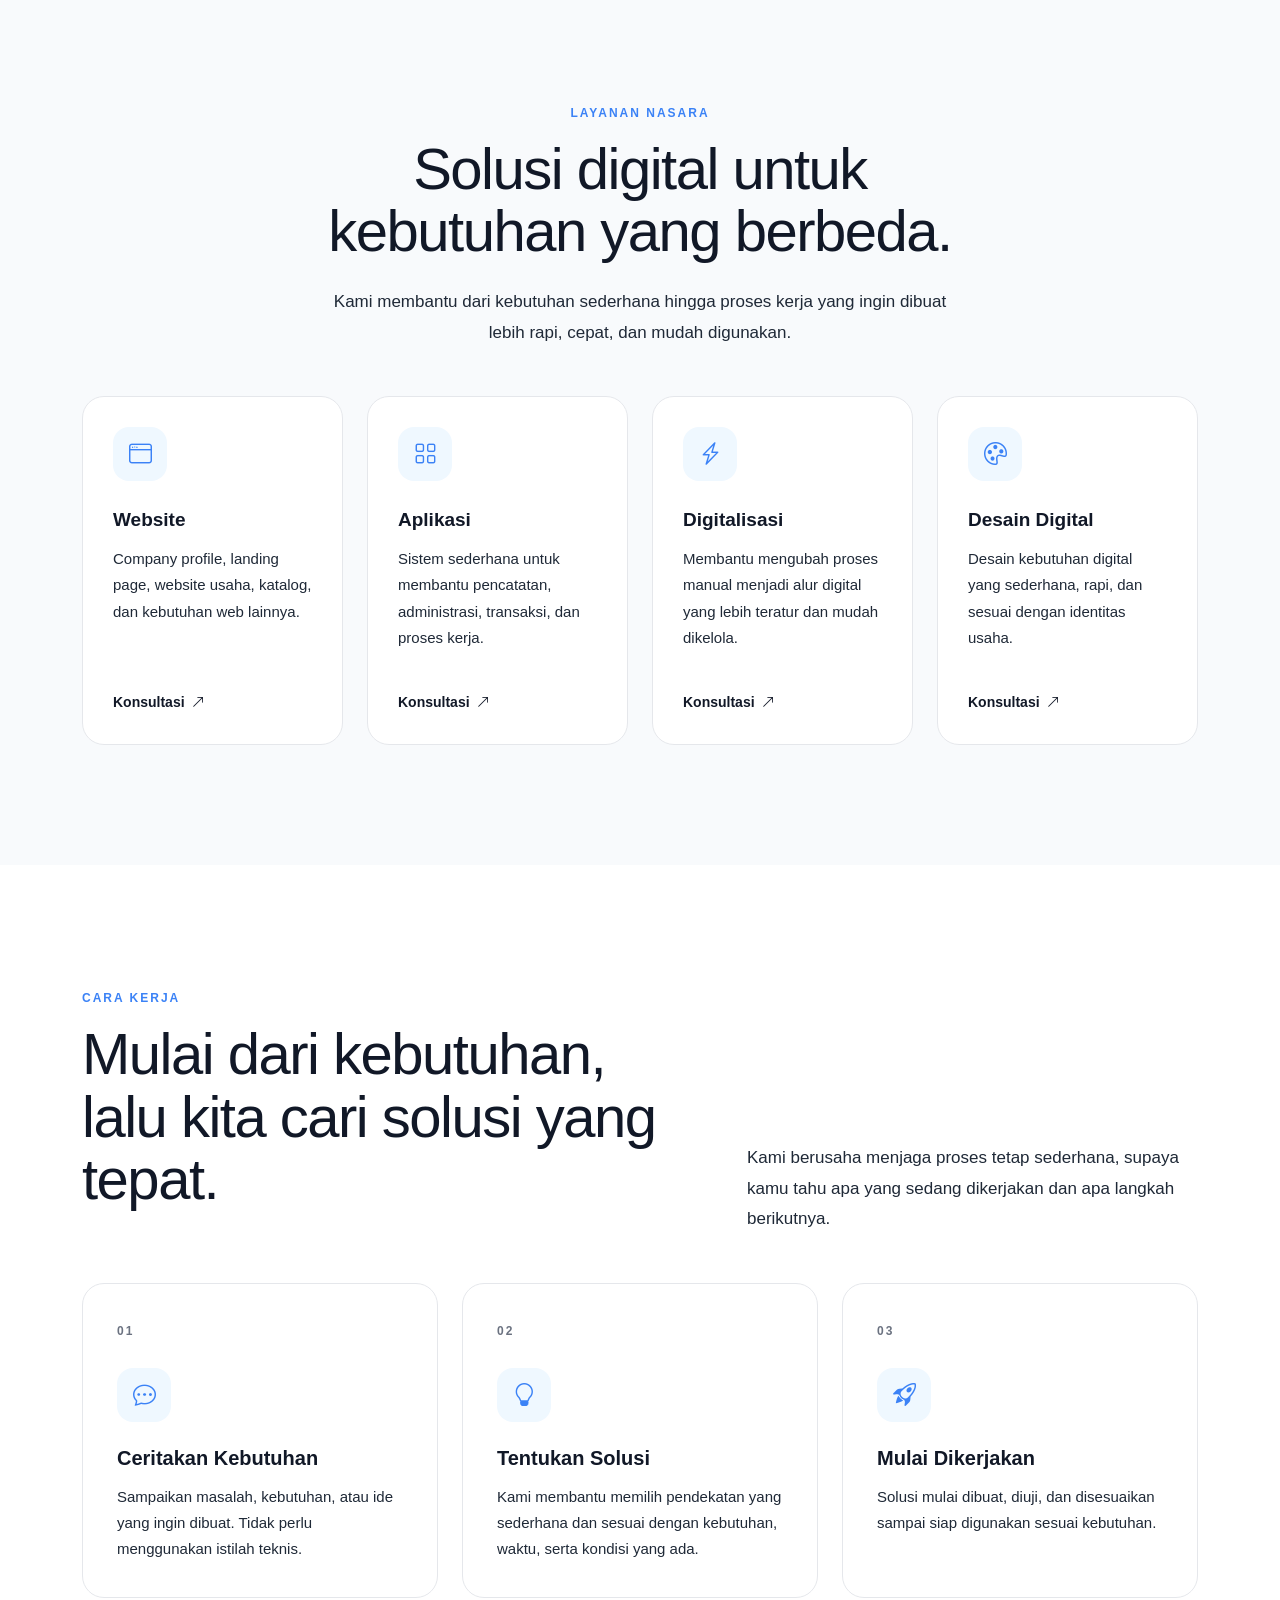
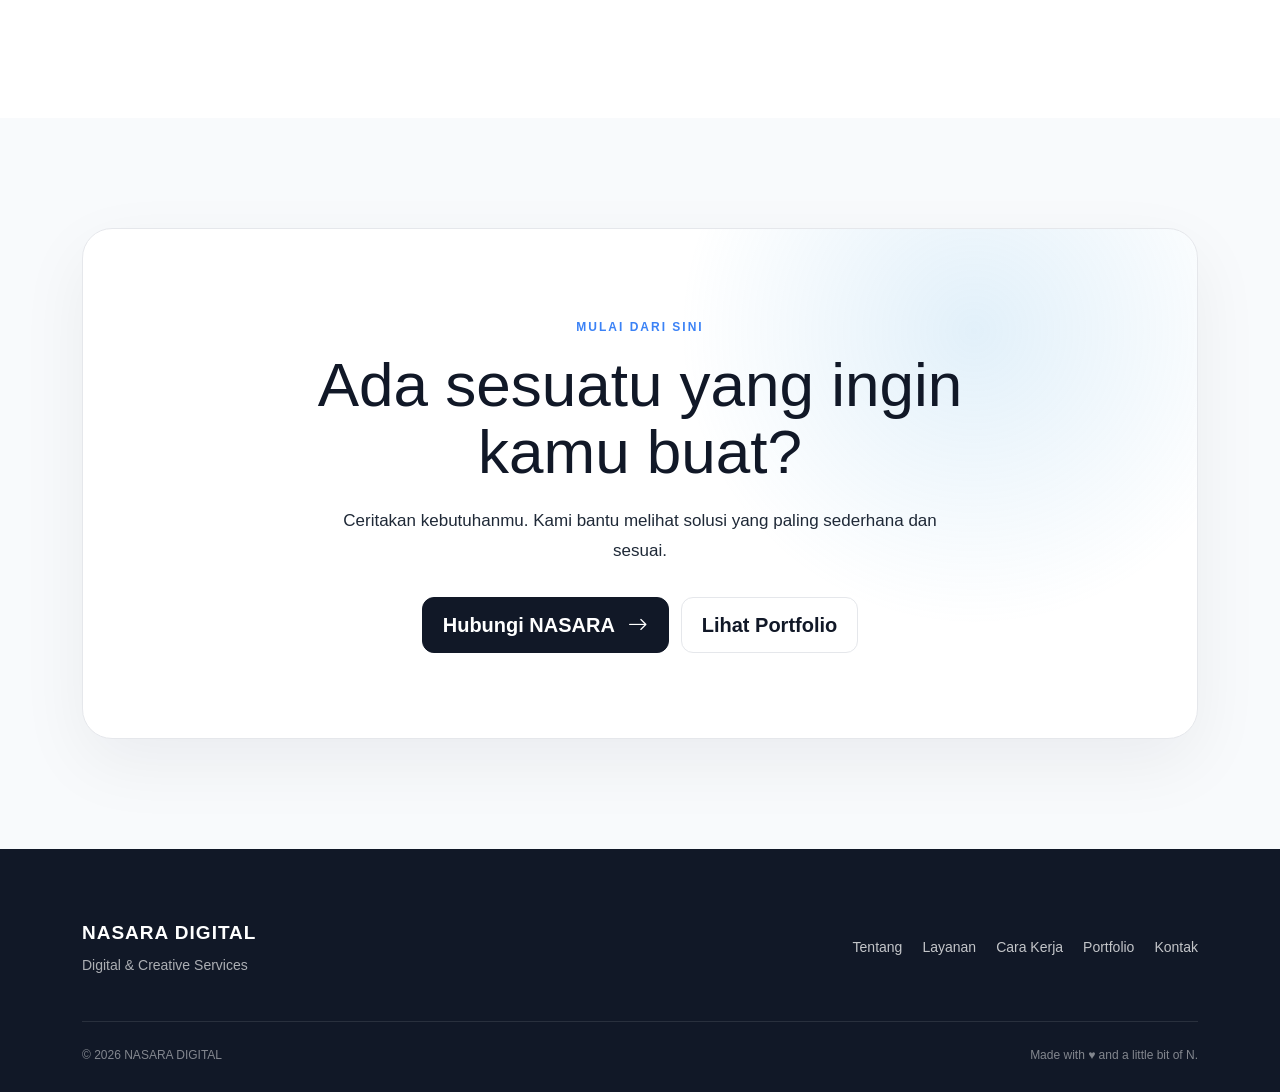
==== commit cf9c8b72: "add logo and favicon" ====
--- a/index.html
+++ b/index.html
@@ -3,6 +3,7 @@
 
 <head>
     <meta charset="utf-8">
+    
 
     <meta
         name="viewport"
@@ -56,6 +57,8 @@
         rel="stylesheet"
         href="assets/css/style.css"
     >
+
+    <link rel="icon" type="image/png" href="/assets/images/nasara-logo.png">
 </head>
 
 
@@ -65,8 +68,15 @@
     <nav class="navbar navbar-expand-lg navbar-light fixed-top nasara-navbar">
         <div class="container">
 
-            <a class="navbar-brand fw-bold" href="#">
-                NASARA
+            <a class="navbar-brand d-flex align-items-center gap-2" href="/">
+                <img
+                    src="/assets/images/logo.png"
+                    alt="NASARA DIGITAL"
+                    width="34"
+                    height="34"
+                >
+
+                <span>NASARA</span>
             </a>
 
             <button
--- a/assets/css/style.css
+++ b/assets/css/style.css
@@ -29,7 +29,7 @@
 body {
     margin: 0;
 
-    font-family: "DM Sans", sans-serif;
+    font-family: "Quicksand", sans-serif;
 
     background: var(--nasara-white);
 
@@ -43,7 +43,7 @@
 h4,
 h5,
 h6 {
-    font-family: "Playfair Display", serif;
+    font-family: "Quicksand", sans-serif;
 }
 
 
@@ -63,7 +63,7 @@
 }
 
 .navbar-brand {
-    font-family: "DM Sans", sans-serif;
+    font-family: "Quicksand", sans-serif;
     font-size: 20px;
     letter-spacing: 1px;
     color: var(--nasara-dark);
@@ -440,7 +440,7 @@
 
     margin: 0;
 
-    font-family: "Playfair Display", serif;
+    font-family: "Quicksand", sans-serif;
     font-size: 30px;
     line-height: 1.3;
 
@@ -634,7 +634,7 @@
 .service-card h3 {
     margin-bottom: 14px;
 
-    font-family: "DM Sans", sans-serif;
+    font-family: "Quicksand", sans-serif;
     font-size: 19px;
     font-weight: 700;
 
@@ -782,7 +782,7 @@
 .process-card h3 {
     margin-bottom: 14px;
 
-    font-family: "DM Sans", sans-serif;
+    font-family: "Quicksand", sans-serif;
     font-size: 20px;
     font-weight: 700;
 
@@ -978,4 +978,665 @@
         flex-direction: column;
     }
 
+}
+
+/* =========================
+   LINKS PAGE
+========================= */
+
+.links-page {
+    min-height: 100vh;
+
+    background:
+        radial-gradient(
+            circle at 50% 0%,
+            rgba(93, 173, 226, 0.18),
+            transparent 35%
+        ),
+        #f8fafc;
+}
+
+
+.links-wrapper {
+    min-height: 100vh;
+
+    display: flex;
+    justify-content: center;
+
+    padding: 55px 20px;
+}
+
+
+.links-container {
+    width: 100%;
+    max-width: 560px;
+}
+
+
+.links-back {
+    width: 42px;
+    height: 42px;
+
+    display: flex;
+    align-items: center;
+    justify-content: center;
+
+    margin-bottom: 28px;
+
+    border: 1px solid var(--nasara-border);
+    border-radius: 50%;
+
+    background: rgba(255, 255, 255, 0.8);
+
+    color: var(--nasara-dark);
+
+    transition: 0.2s ease;
+}
+
+
+.links-back:hover {
+    transform: translateX(-3px);
+
+    color: var(--nasara-blue-dark);
+}
+
+
+.links-profile {
+    text-align: center;
+
+    margin-bottom: 34px;
+}
+
+
+.links-logo {
+    width: 76px;
+    height: 76px;
+
+    display: flex;
+    align-items: center;
+    justify-content: center;
+
+    margin: 0 auto 22px;
+
+    border-radius: 22px;
+
+    background:
+        linear-gradient(
+            135deg,
+            var(--nasara-dark),
+            #263244
+        );
+
+    color: var(--nasara-white);
+
+    font-family: "Quicksand", sans-serif;
+    font-size: 38px;
+    font-weight: 700;
+
+    box-shadow:
+        0 16px 40px rgba(17, 24, 39, 0.13);
+}
+
+
+.links-label {
+    display: block;
+
+    margin-bottom: 8px;
+
+    font-size: 10px;
+    font-weight: 700;
+
+    letter-spacing: 2px;
+
+    color: var(--nasara-blue-dark);
+}
+
+
+.links-profile h1 {
+    margin-bottom: 12px;
+
+    font-family: "Quicksand", sans-serif;
+    font-size: 28px;
+    font-weight: 700;
+
+    color: var(--nasara-dark);
+}
+
+
+.links-profile p {
+    max-width: 450px;
+
+    margin: 0 auto;
+
+    font-size: 14px;
+    line-height: 1.7;
+
+    color: var(--nasara-text);
+}
+
+
+/* LINK BUTTON */
+
+.links-list {
+    display: flex;
+    flex-direction: column;
+    gap: 13px;
+}
+
+
+.nasara-link {
+    display: flex;
+    align-items: center;
+
+    padding: 16px 18px;
+
+    background: rgba(255, 255, 255, 0.9);
+
+    border: 1px solid var(--nasara-border);
+    border-radius: 18px;
+
+    color: var(--nasara-dark);
+
+    box-shadow:
+        0 8px 28px rgba(17, 24, 39, 0.035);
+
+    transition:
+        transform 0.2s ease,
+        border-color 0.2s ease,
+        box-shadow 0.2s ease;
+}
+
+
+.nasara-link:hover {
+    transform: translateY(-3px);
+
+    color: var(--nasara-dark);
+
+    border-color: rgba(59, 130, 246, 0.3);
+
+    box-shadow:
+        0 16px 40px rgba(17, 24, 39, 0.07);
+}
+
+
+.link-icon {
+    width: 46px;
+    height: 46px;
+
+    flex-shrink: 0;
+
+    display: flex;
+    align-items: center;
+    justify-content: center;
+
+    margin-right: 15px;
+
+    border-radius: 14px;
+
+    background: #eff8ff;
+
+    color: var(--nasara-blue-dark);
+
+    font-size: 19px;
+}
+
+
+.link-content {
+    flex: 1;
+
+    min-width: 0;
+}
+
+
+.link-content strong {
+    display: block;
+
+    margin-bottom: 3px;
+
+    font-size: 15px;
+    font-weight: 700;
+}
+
+
+.link-content small {
+    display: block;
+
+    font-size: 12px;
+
+    color: var(--nasara-muted);
+}
+
+
+.link-arrow {
+    margin-left: 12px;
+
+    font-size: 13px;
+
+    color: var(--nasara-muted);
+}
+
+
+/* LOCATION */
+
+.links-location {
+    display: flex;
+    justify-content: center;
+    align-items: center;
+
+    gap: 7px;
+
+    margin-top: 30px;
+
+    text-align: center;
+
+    font-size: 12px;
+    line-height: 1.6;
+
+    color: var(--nasara-muted);
+}
+
+
+.links-footer {
+    margin-top: 26px;
+
+    text-align: center;
+
+    font-size: 11px;
+
+    color: #9ca3af;
+}
+
+
+@media (max-width: 576px) {
+
+    .links-wrapper {
+        padding: 32px 16px;
+    }
+
+    .links-logo {
+        width: 68px;
+        height: 68px;
+
+        font-size: 34px;
+    }
+
+    .links-profile h1 {
+        font-size: 25px;
+    }
+
+    .nasara-link {
+        padding: 14px 15px;
+    }
+
+}
+
+/* =========================
+   PORTFOLIO PAGE
+========================= */
+
+.portfolio-hero {
+    padding: 180px 0 90px;
+
+    background:
+        radial-gradient(
+            circle at 85% 20%,
+            rgba(93, 173, 226, 0.16),
+            transparent 28%
+        ),
+        var(--nasara-white);
+}
+
+
+.portfolio-title {
+    max-width: 900px;
+
+    margin-bottom: 26px;
+
+    font-size: clamp(48px, 6vw, 76px);
+    line-height: 1.03;
+    letter-spacing: -2px;
+
+    color: var(--nasara-dark);
+}
+
+
+.portfolio-title span {
+    background:
+        linear-gradient(
+            90deg,
+            var(--nasara-blue-dark),
+            var(--nasara-blue)
+        );
+
+    -webkit-background-clip: text;
+    -webkit-text-fill-color: transparent;
+
+    background-clip: text;
+}
+
+
+.portfolio-description {
+    max-width: 700px;
+
+    margin: 0;
+
+    font-size: 17px;
+    line-height: 1.8;
+
+    color: var(--nasara-text);
+}
+
+
+/* PROJECT AREA */
+
+.portfolio-projects {
+    padding: 40px 0 120px;
+
+    background: var(--nasara-white);
+}
+
+
+.portfolio-card {
+    height: 100%;
+
+    overflow: hidden;
+
+    background: var(--nasara-white);
+
+    border: 1px solid var(--nasara-border);
+
+    border-radius: 26px;
+
+    transition:
+        transform 0.25s ease,
+        box-shadow 0.25s ease;
+}
+
+
+.portfolio-card:hover {
+    transform: translateY(-6px);
+
+    box-shadow:
+        0 28px 70px rgba(17, 24, 39, 0.08);
+}
+
+
+/* PROJECT PREVIEW */
+
+.portfolio-preview {
+    min-height: 260px;
+
+    display: flex;
+    align-items: center;
+    justify-content: center;
+
+    font-size: 64px;
+}
+
+
+.preview-blue {
+    background:
+        linear-gradient(
+            135deg,
+            #eaf6ff,
+            #dceeff
+        );
+
+    color: var(--nasara-blue-dark);
+}
+
+
+.preview-dark {
+    background:
+        linear-gradient(
+            135deg,
+            #111827,
+            #263244
+        );
+
+    color: var(--nasara-white);
+}
+
+
+.preview-light {
+    background:
+        linear-gradient(
+            135deg,
+            #f8fafc,
+            #eef2f7
+        );
+
+    color: #64748b;
+}
+
+
+.preview-gradient {
+    background:
+        linear-gradient(
+            135deg,
+            rgba(93, 173, 226, 0.28),
+            rgba(59, 130, 246, 0.08)
+        );
+
+    color: var(--nasara-blue-dark);
+}
+
+
+/* CONTENT */
+
+.portfolio-content {
+    padding: 30px;
+}
+
+
+.portfolio-meta {
+    display: flex;
+    flex-wrap: wrap;
+    gap: 8px;
+
+    margin-bottom: 18px;
+}
+
+
+.portfolio-meta span {
+    font-size: 10px;
+    font-weight: 700;
+
+    letter-spacing: 1px;
+
+    color: var(--nasara-muted);
+}
+
+
+.portfolio-meta span + span::before {
+    content: "•";
+
+    margin-right: 8px;
+}
+
+
+.portfolio-content h2 {
+    margin-bottom: 14px;
+
+    font-family: "Quicksand", sans-serif;
+
+    font-size: 24px;
+    font-weight: 700;
+
+    color: var(--nasara-dark);
+}
+
+
+.portfolio-content p {
+    min-height: 105px;
+
+    margin-bottom: 22px;
+
+    font-size: 15px;
+    line-height: 1.75;
+
+    color: var(--nasara-text);
+}
+
+
+/* TAGS */
+
+.portfolio-tags {
+    display: flex;
+    flex-wrap: wrap;
+    gap: 8px;
+
+    margin-bottom: 24px;
+}
+
+
+.portfolio-tags span {
+    padding: 7px 11px;
+
+    border-radius: 100px;
+
+    background: var(--nasara-light);
+
+    border: 1px solid var(--nasara-border);
+
+    font-size: 11px;
+    font-weight: 600;
+
+    color: var(--nasara-text);
+}
+
+
+/* STATUS */
+
+.portfolio-status {
+    display: flex;
+    align-items: center;
+    gap: 7px;
+
+    padding-top: 18px;
+
+    border-top: 1px solid var(--nasara-border);
+
+    font-size: 12px;
+    font-weight: 600;
+
+    color: var(--nasara-muted);
+}
+
+
+.portfolio-status i {
+    color: var(--nasara-blue-dark);
+}
+
+
+/* PORTFOLIO CTA */
+
+.portfolio-cta {
+    padding: 100px 0;
+
+    background: var(--nasara-light);
+}
+
+
+.portfolio-cta-box {
+    display: flex;
+    align-items: center;
+    justify-content: space-between;
+
+    gap: 40px;
+
+    padding: 55px;
+
+    background: var(--nasara-white);
+
+    border: 1px solid var(--nasara-border);
+
+    border-radius: 28px;
+}
+
+
+.portfolio-cta-box h2 {
+    max-width: 650px;
+
+    margin: 0;
+
+    font-size: clamp(34px, 4vw, 50px);
+    line-height: 1.1;
+
+    color: var(--nasara-dark);
+}
+
+
+.footer-home {
+    color: rgba(255, 255, 255, 0.65);
+
+    transition: 0.2s ease;
+}
+
+
+.footer-home:hover {
+    color: var(--nasara-blue);
+}
+
+
+/* MOBILE */
+
+@media (max-width: 991px) {
+
+    .portfolio-hero {
+        padding: 150px 0 70px;
+    }
+
+    .portfolio-projects {
+        padding-bottom: 90px;
+    }
+
+    .portfolio-cta-box {
+        flex-direction: column;
+        align-items: flex-start;
+
+        padding: 40px;
+    }
+
+}
+
+
+@media (max-width: 576px) {
+
+    .portfolio-title {
+        font-size: 45px;
+
+        letter-spacing: -1px;
+    }
+
+    .portfolio-preview {
+        min-height: 210px;
+    }
+
+    .portfolio-content {
+        padding: 25px;
+    }
+
+    .portfolio-content p {
+        min-height: auto;
+    }
+
+    .portfolio-cta {
+        padding: 70px 0;
+    }
+
+    .portfolio-cta-box {
+        padding: 30px 24px;
+    }
+
+    .portfolio-cta-box .btn {
+        width: 100%;
+    }
+
+}
+
+.links-logo img {
+    width: 100%;
+    height: 100%;
+    object-fit: contain;
 }
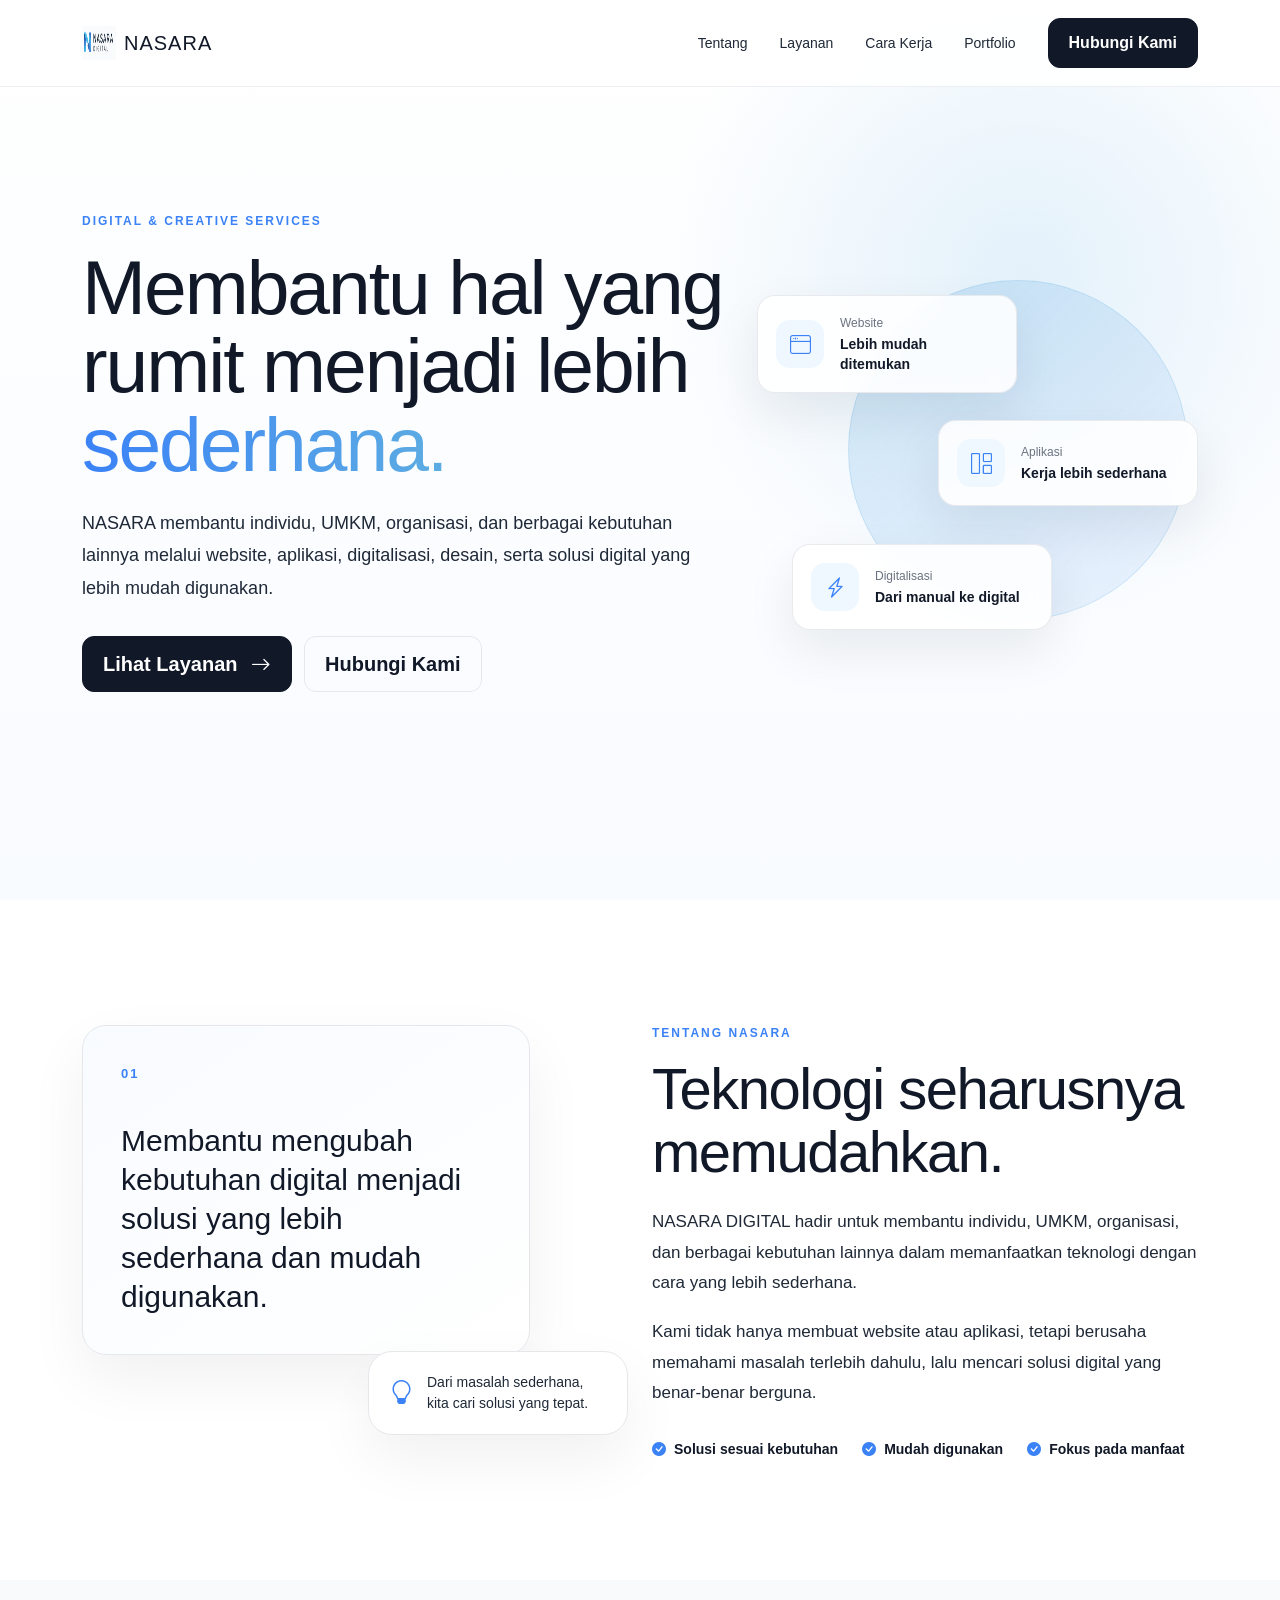
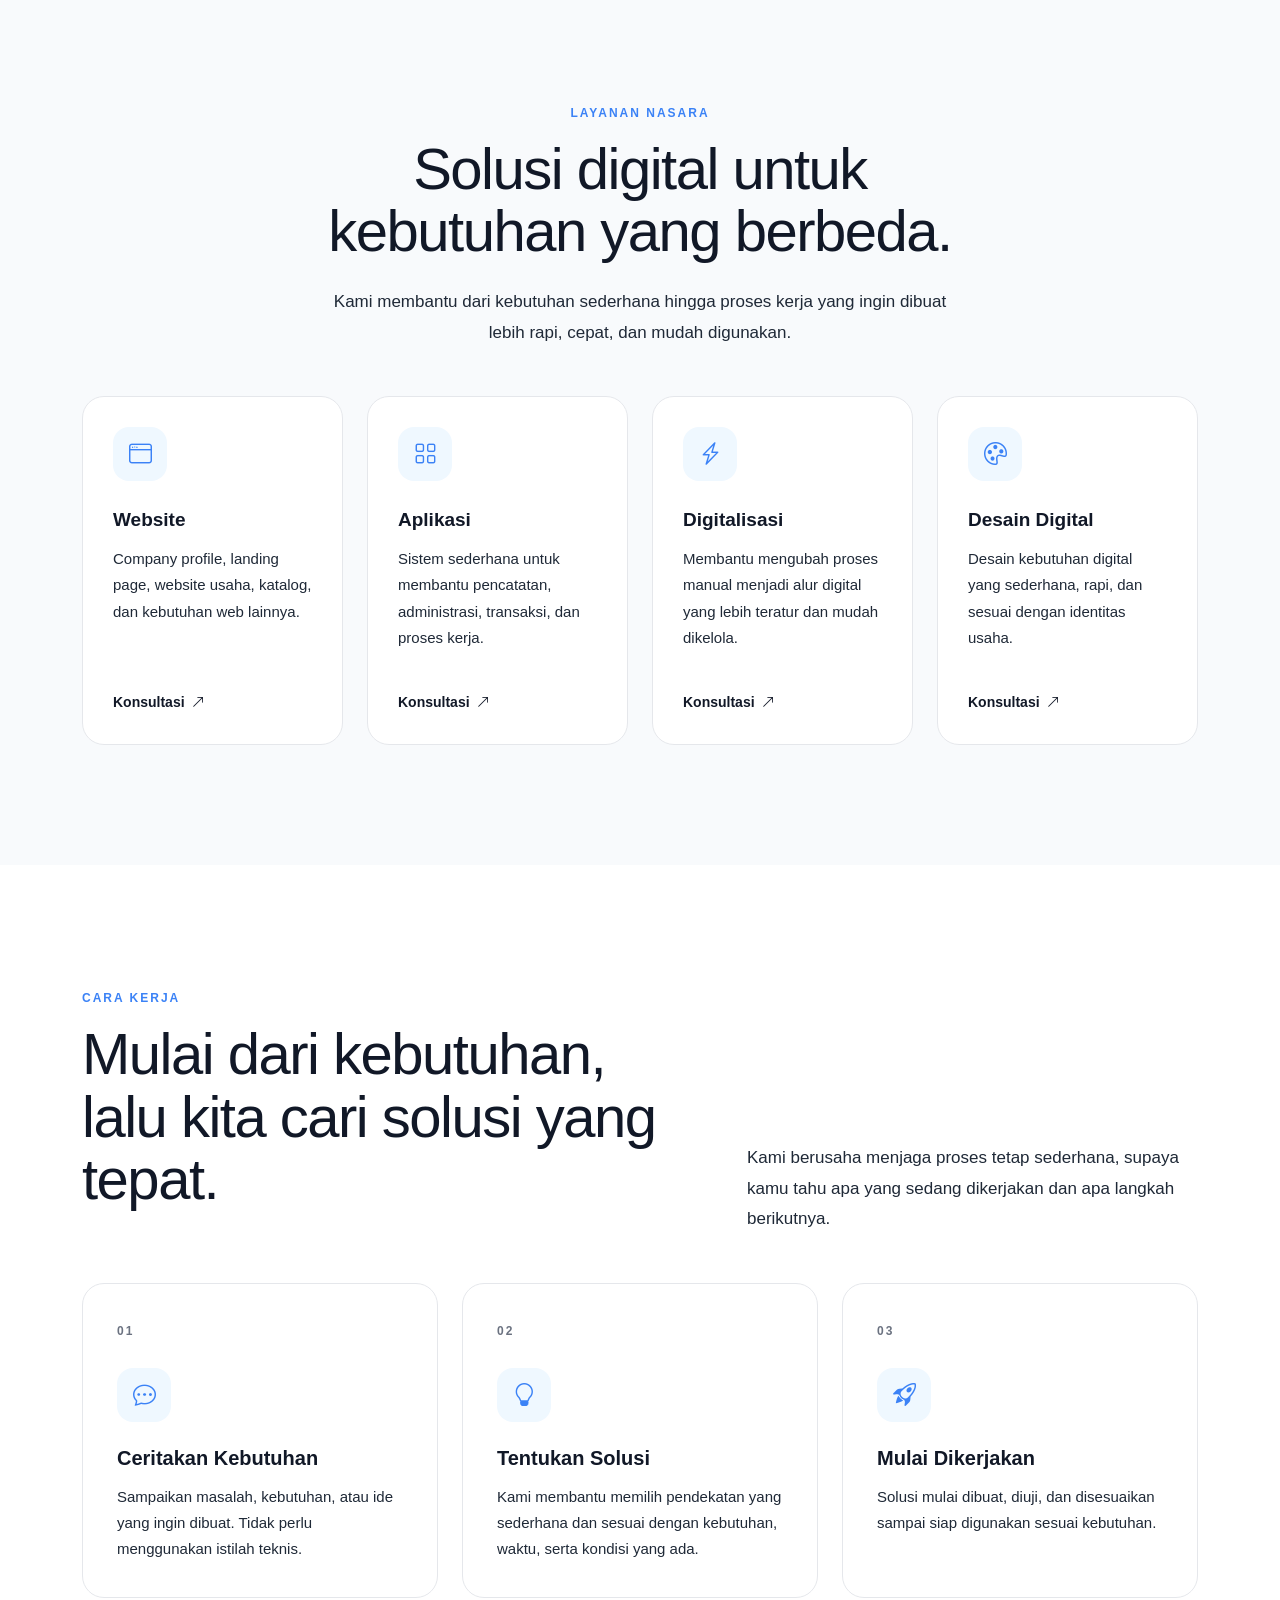
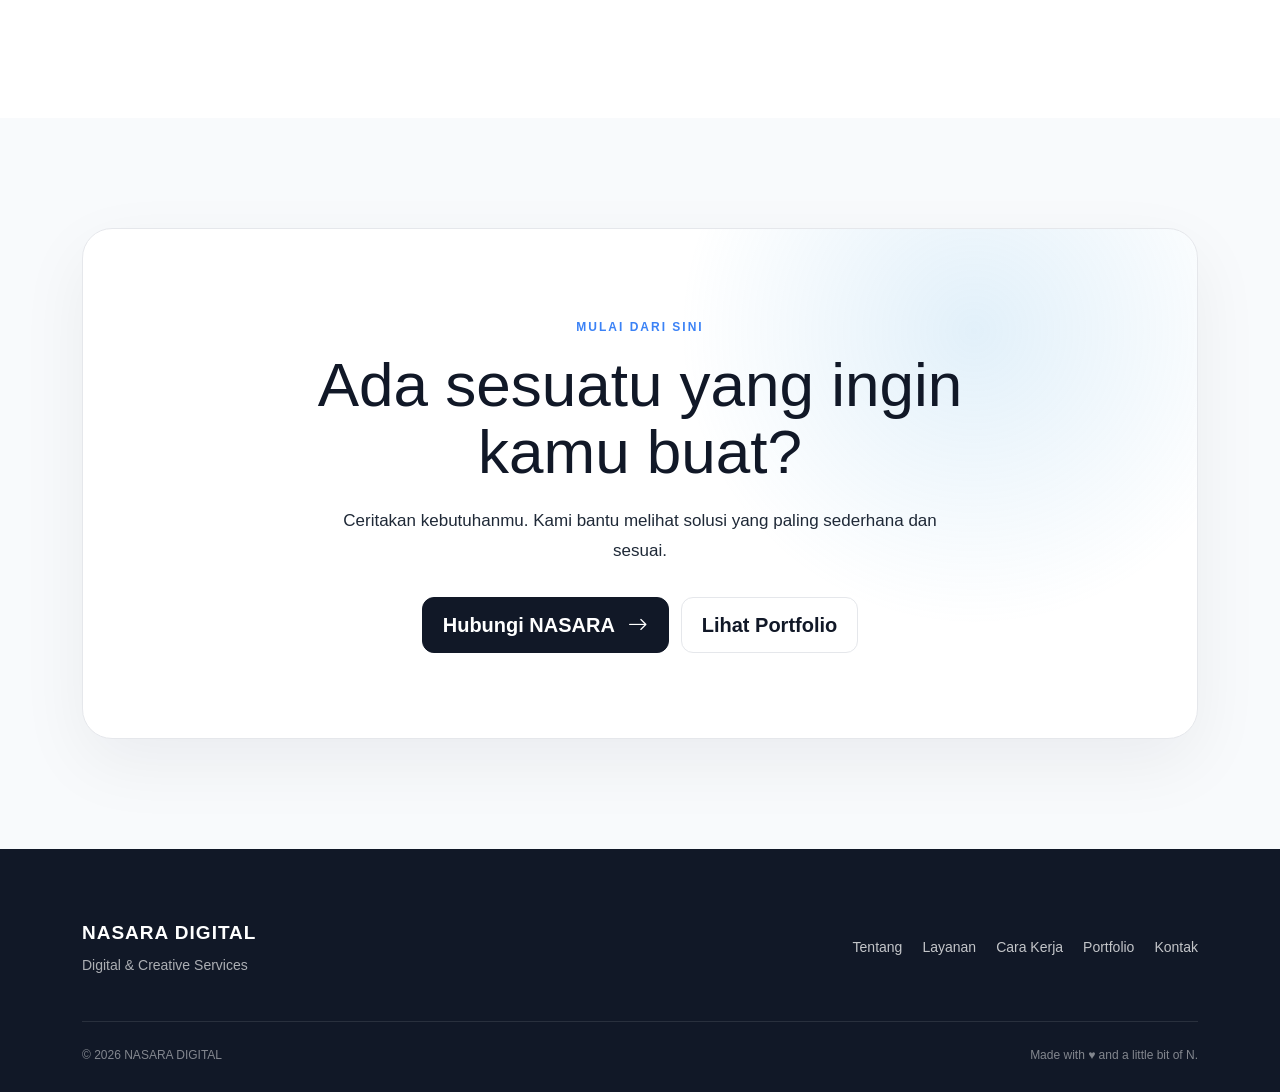
==== commit 550589ed: "fix logo url" ====
--- a/index.html
+++ b/index.html
@@ -9,6 +9,16 @@
         name="viewport"
         content="width=device-width, initial-scale=1"
     >
+
+    <meta property="og:title" content="NASARA DIGITAL">
+    <meta property="og:description" content="Website, aplikasi, digitalisasi, desain, dan berbagai solusi digital.">
+    <meta property="og:type" content="website">
+    <meta property="og:url" content="https://nasaradigital.web.id">
+    <meta property="og:image" content="https://nasaradigital.web.id/assets/images/nasara-logo.png">
+
+    <meta name="twitter:card" content="summary_large_image">
+
+    <link rel="canonical" href="https://nasaradigital.web.id/">
 
     <title>NASARA DIGITAL</title>
 
@@ -59,6 +69,7 @@
     >
 
     <link rel="icon" type="image/png" href="/assets/images/nasara-logo.png">
+    
 </head>
 
 
@@ -70,7 +81,7 @@
 
             <a class="navbar-brand d-flex align-items-center gap-2" href="/">
                 <img
-                    src="/assets/images/logo.png"
+                    src="/assets/images/nasara-logo.png"
                     alt="NASARA DIGITAL"
                     width="34"
                     height="34"
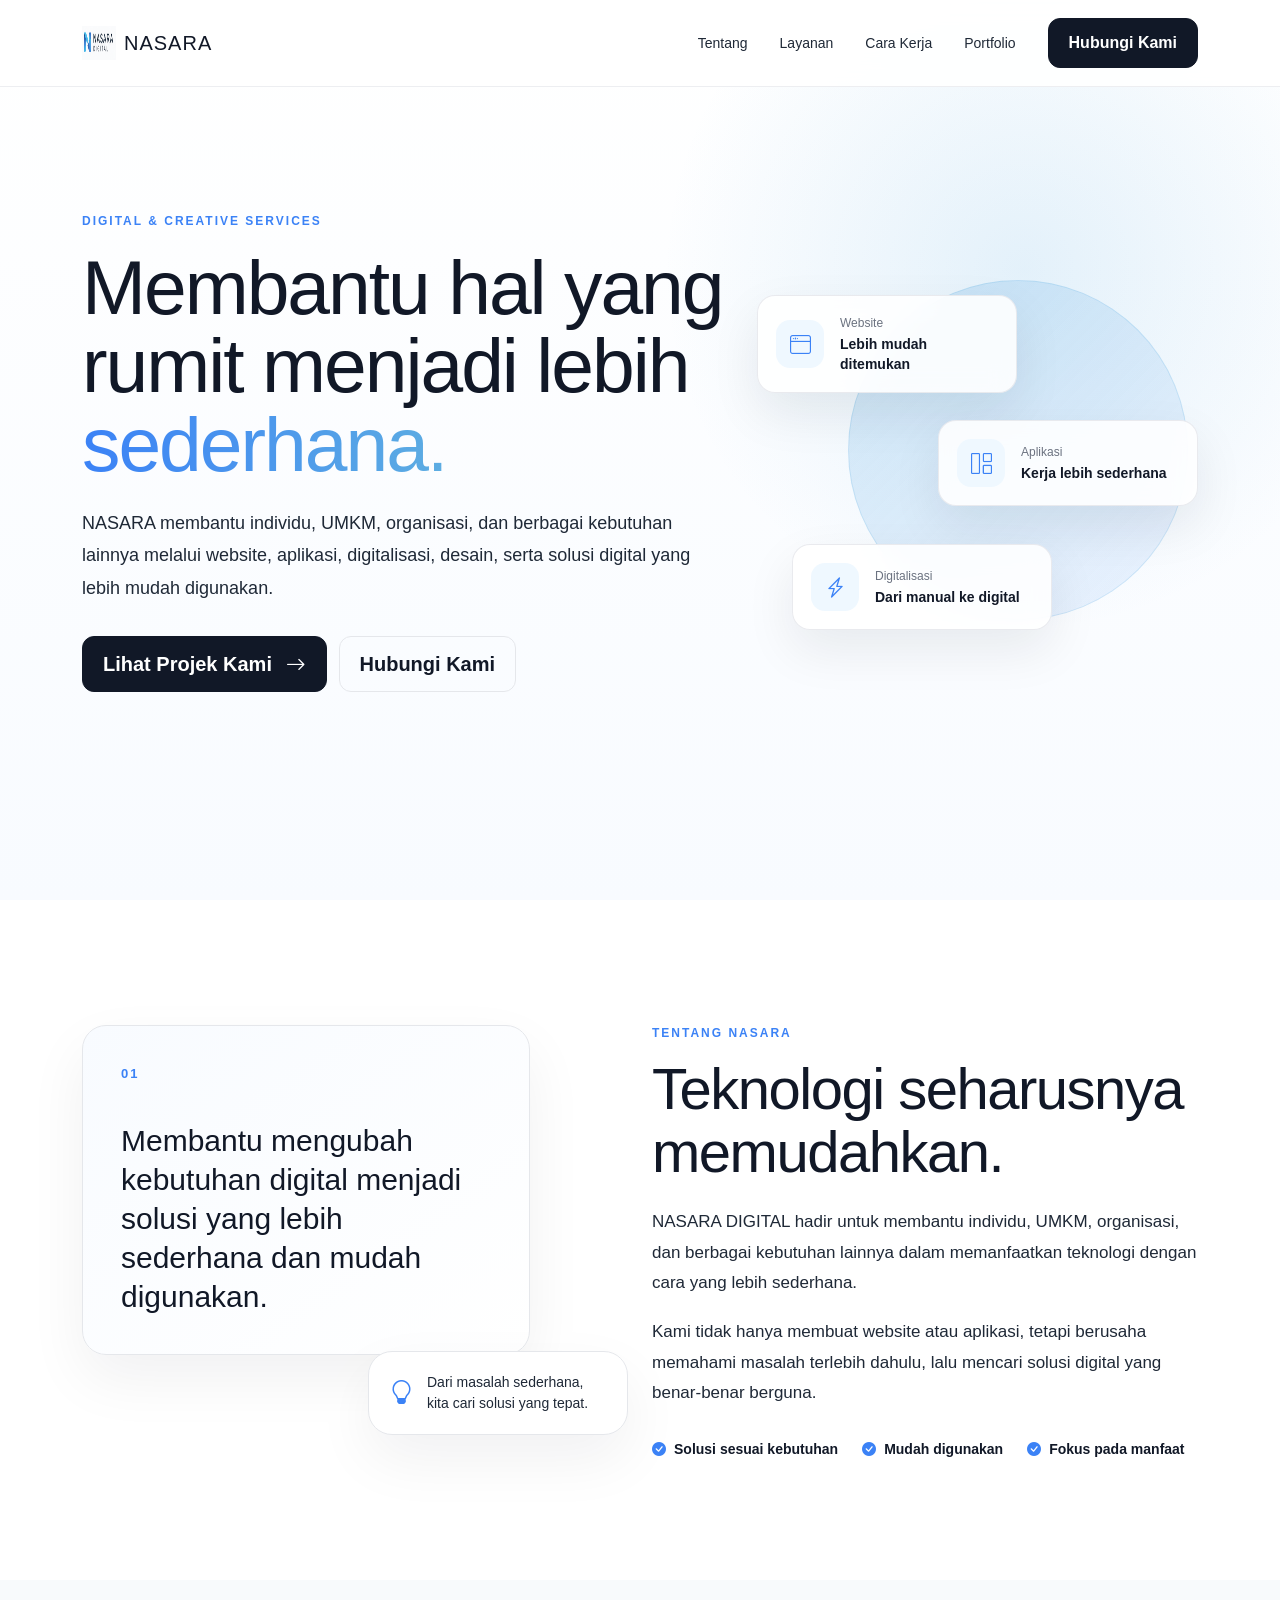
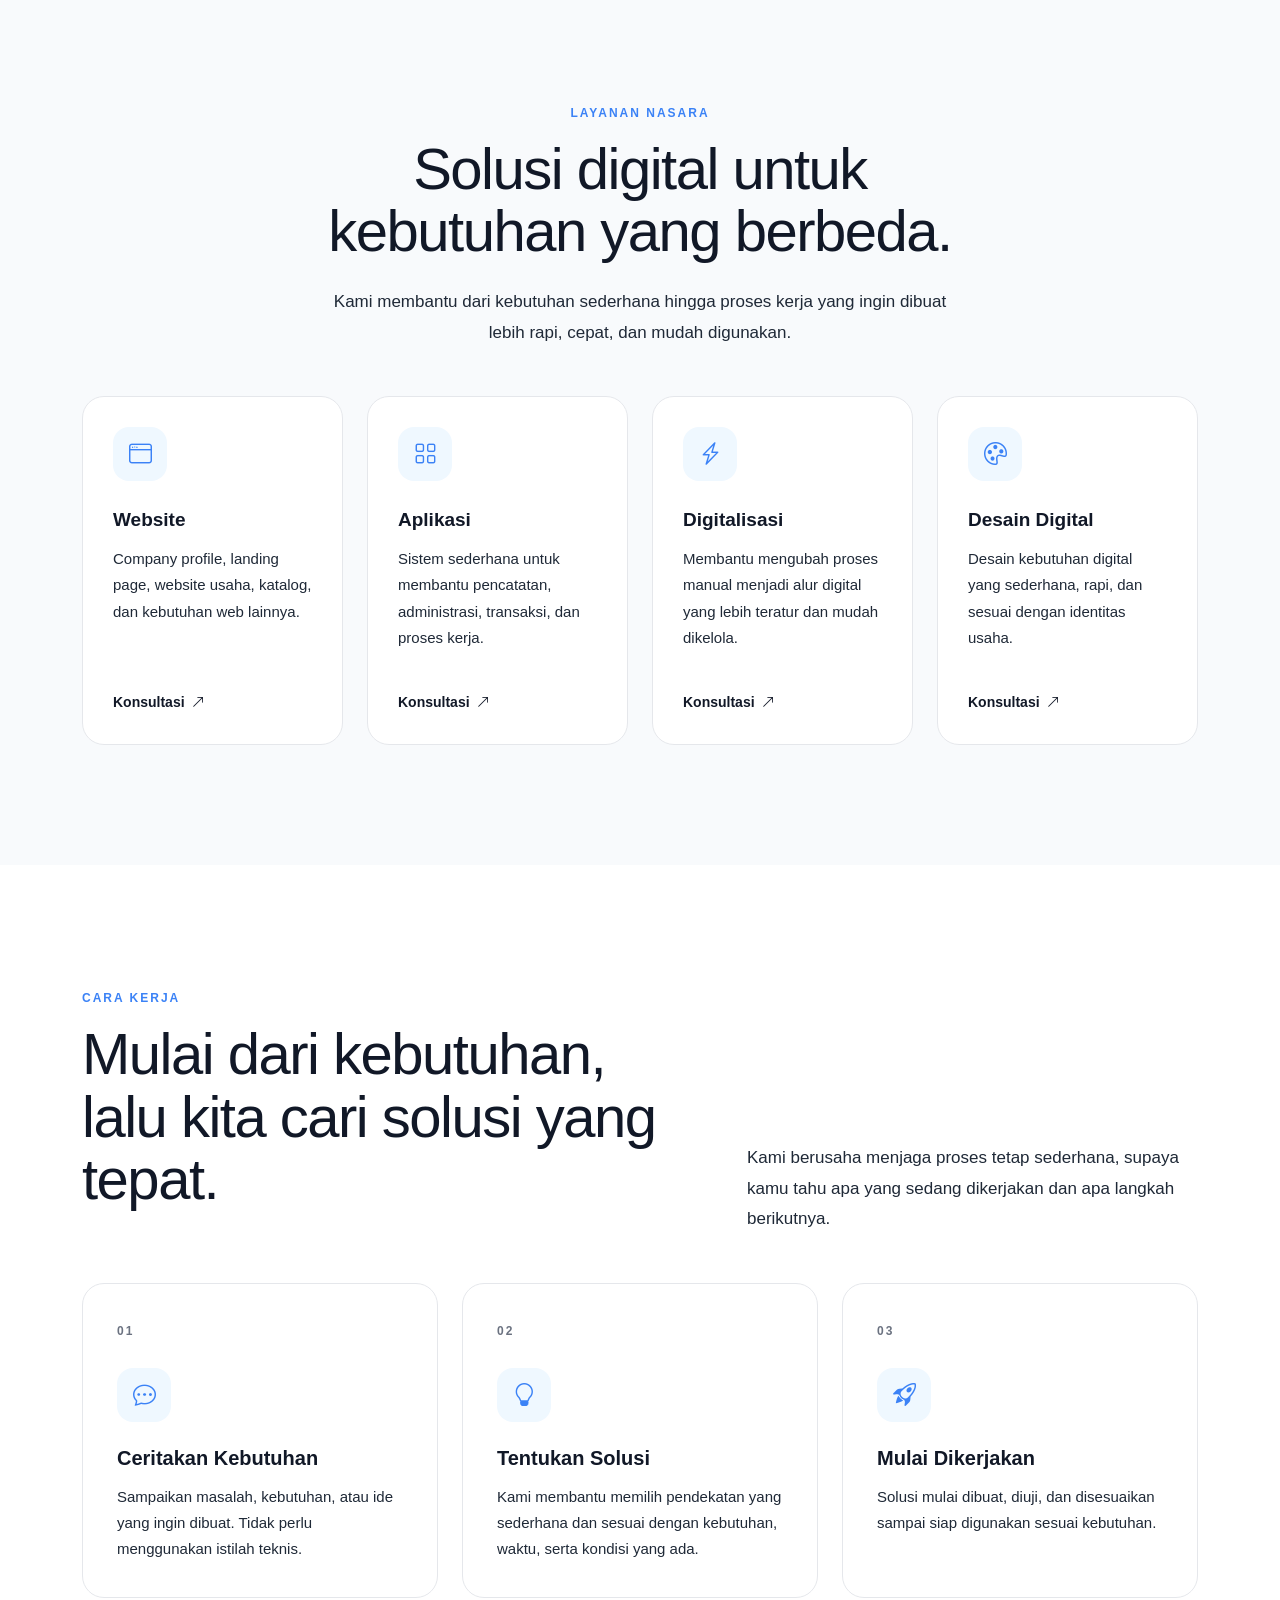
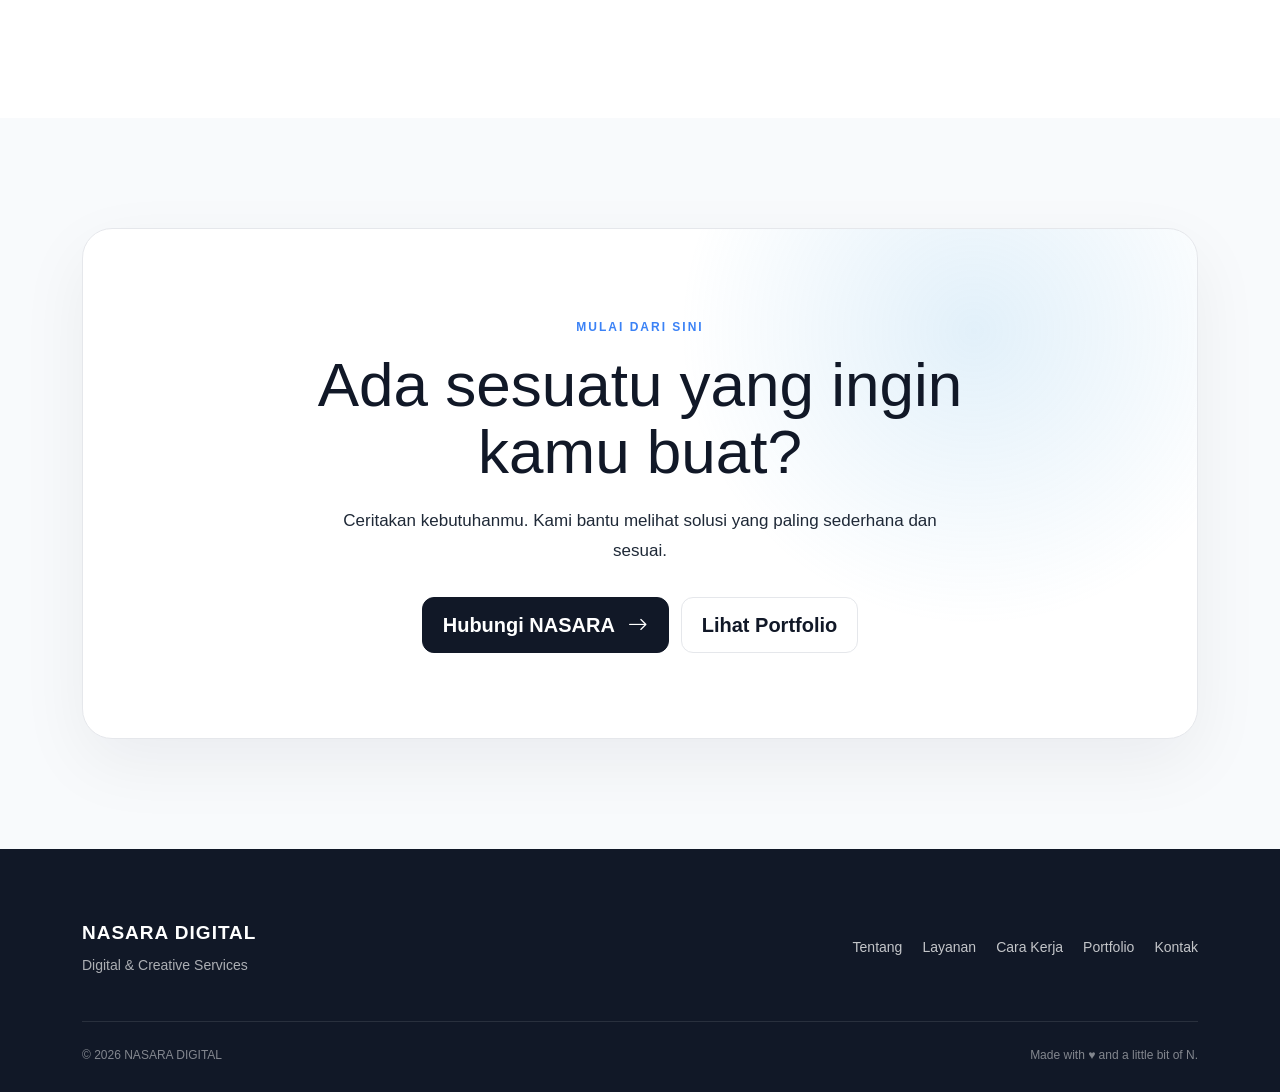
==== commit d5e613a9: "change link in hero section" ====
--- a/index.html
+++ b/index.html
@@ -192,10 +192,10 @@
                         >
 
                             <a
-                                href="#layanan"
+                                href="/portfolio/"
                                 class="btn btn-nasara btn-lg"
                             >
-                                Lihat Layanan
+                                Lihat Projek Kami
                                 <i class="bi bi-arrow-right ms-2"></i>
                             </a>
 
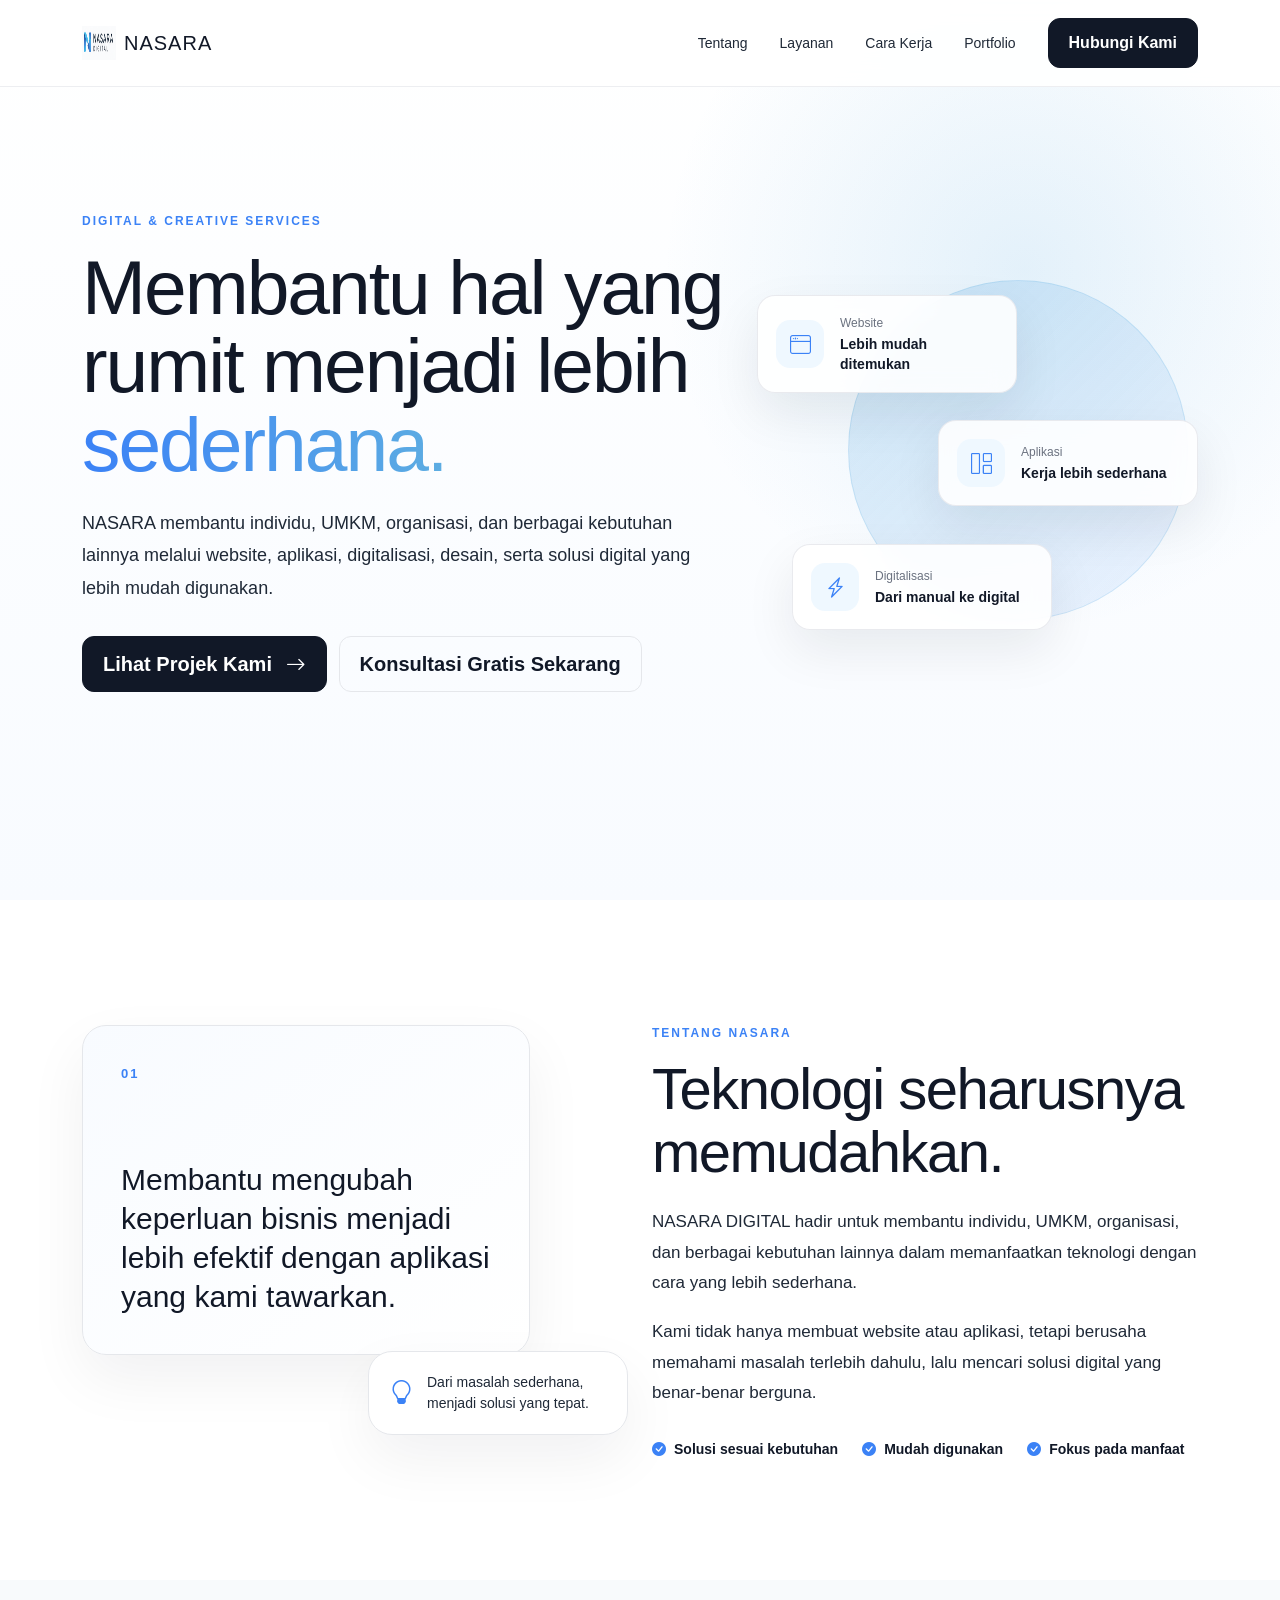
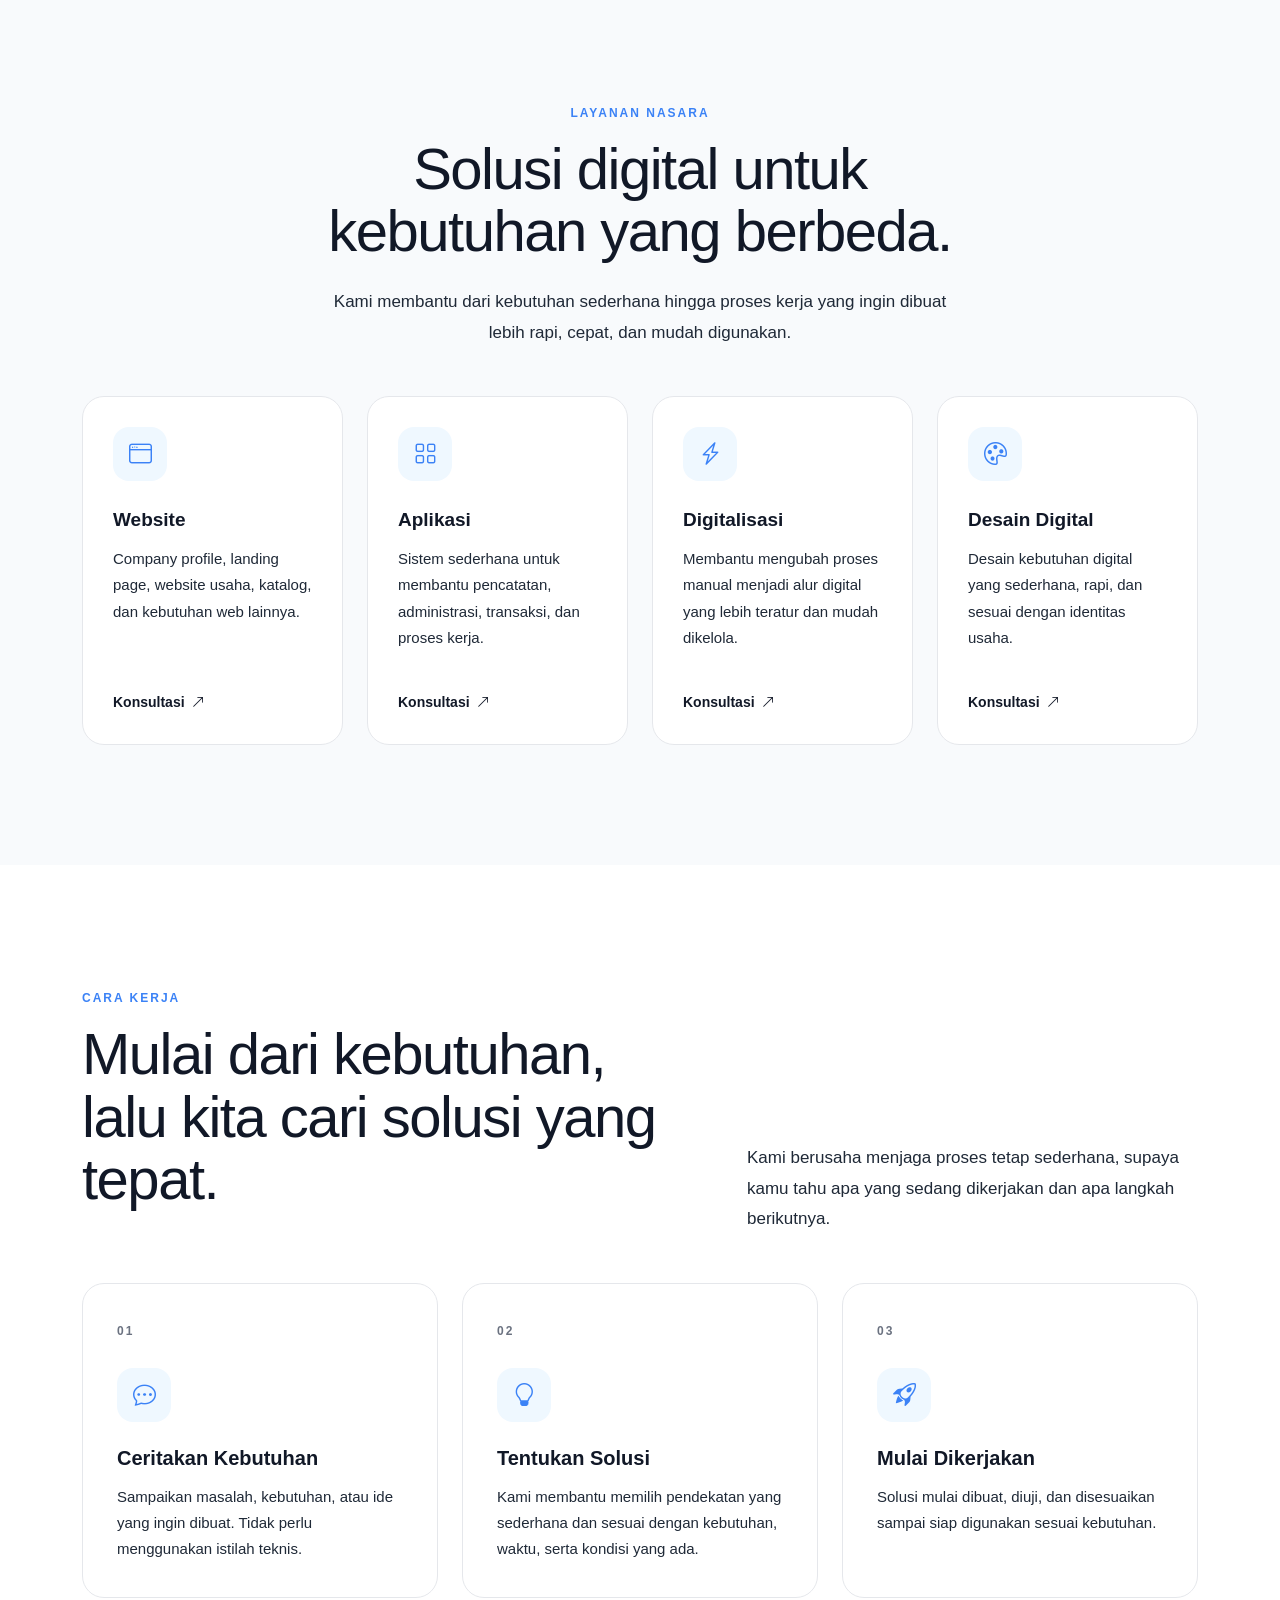
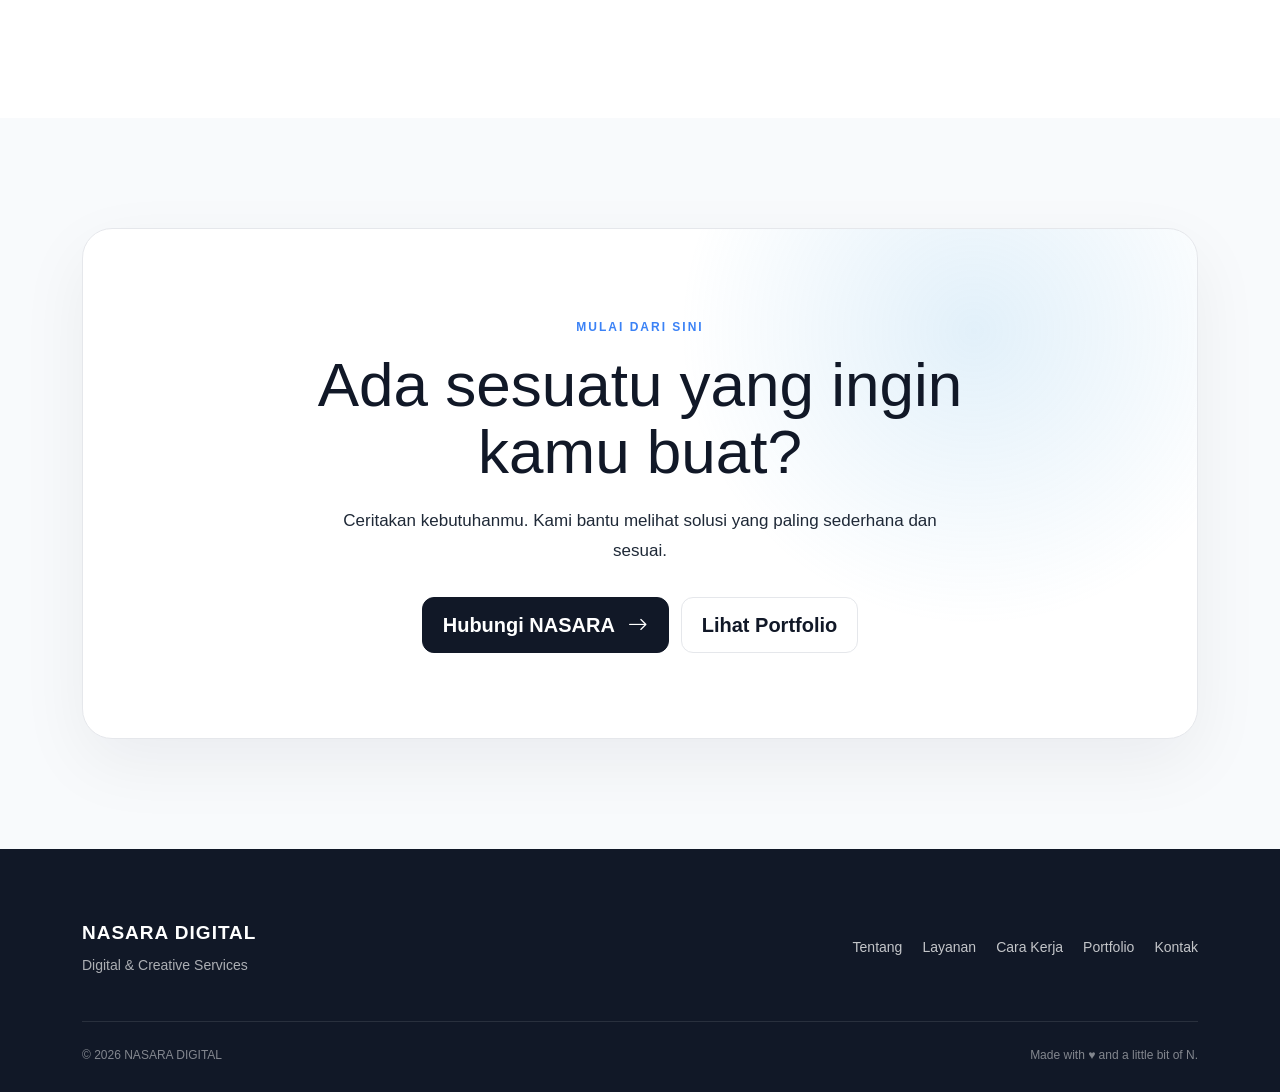
==== commit b3053a1a: "revisi text home" ====
--- a/index.html
+++ b/index.html
@@ -203,7 +203,7 @@
                                 href="/links/"
                                 class="btn btn-outline-nasara btn-lg"
                             >
-                                Hubungi Kami
+                                Konsultasi Gratis Sekarang
                             </a>
 
                         </div>
@@ -278,9 +278,8 @@
                                 <span class="about-number">01</span>
 
                                 <p>
-                                    Membantu mengubah kebutuhan digital
-                                    menjadi solusi yang lebih sederhana
-                                    dan mudah digunakan.
+                                    Membantu mengubah keperluan bisnis
+                                    menjadi lebih efektif dengan aplikasi yang kami tawarkan.
                                 </p>
                             </div>
 
@@ -289,7 +288,7 @@
 
                                 <span>
                                     Dari masalah sederhana,
-                                    kita cari solusi yang tepat.
+                                    menjadi solusi yang tepat.
                                 </span>
                             </div>
 
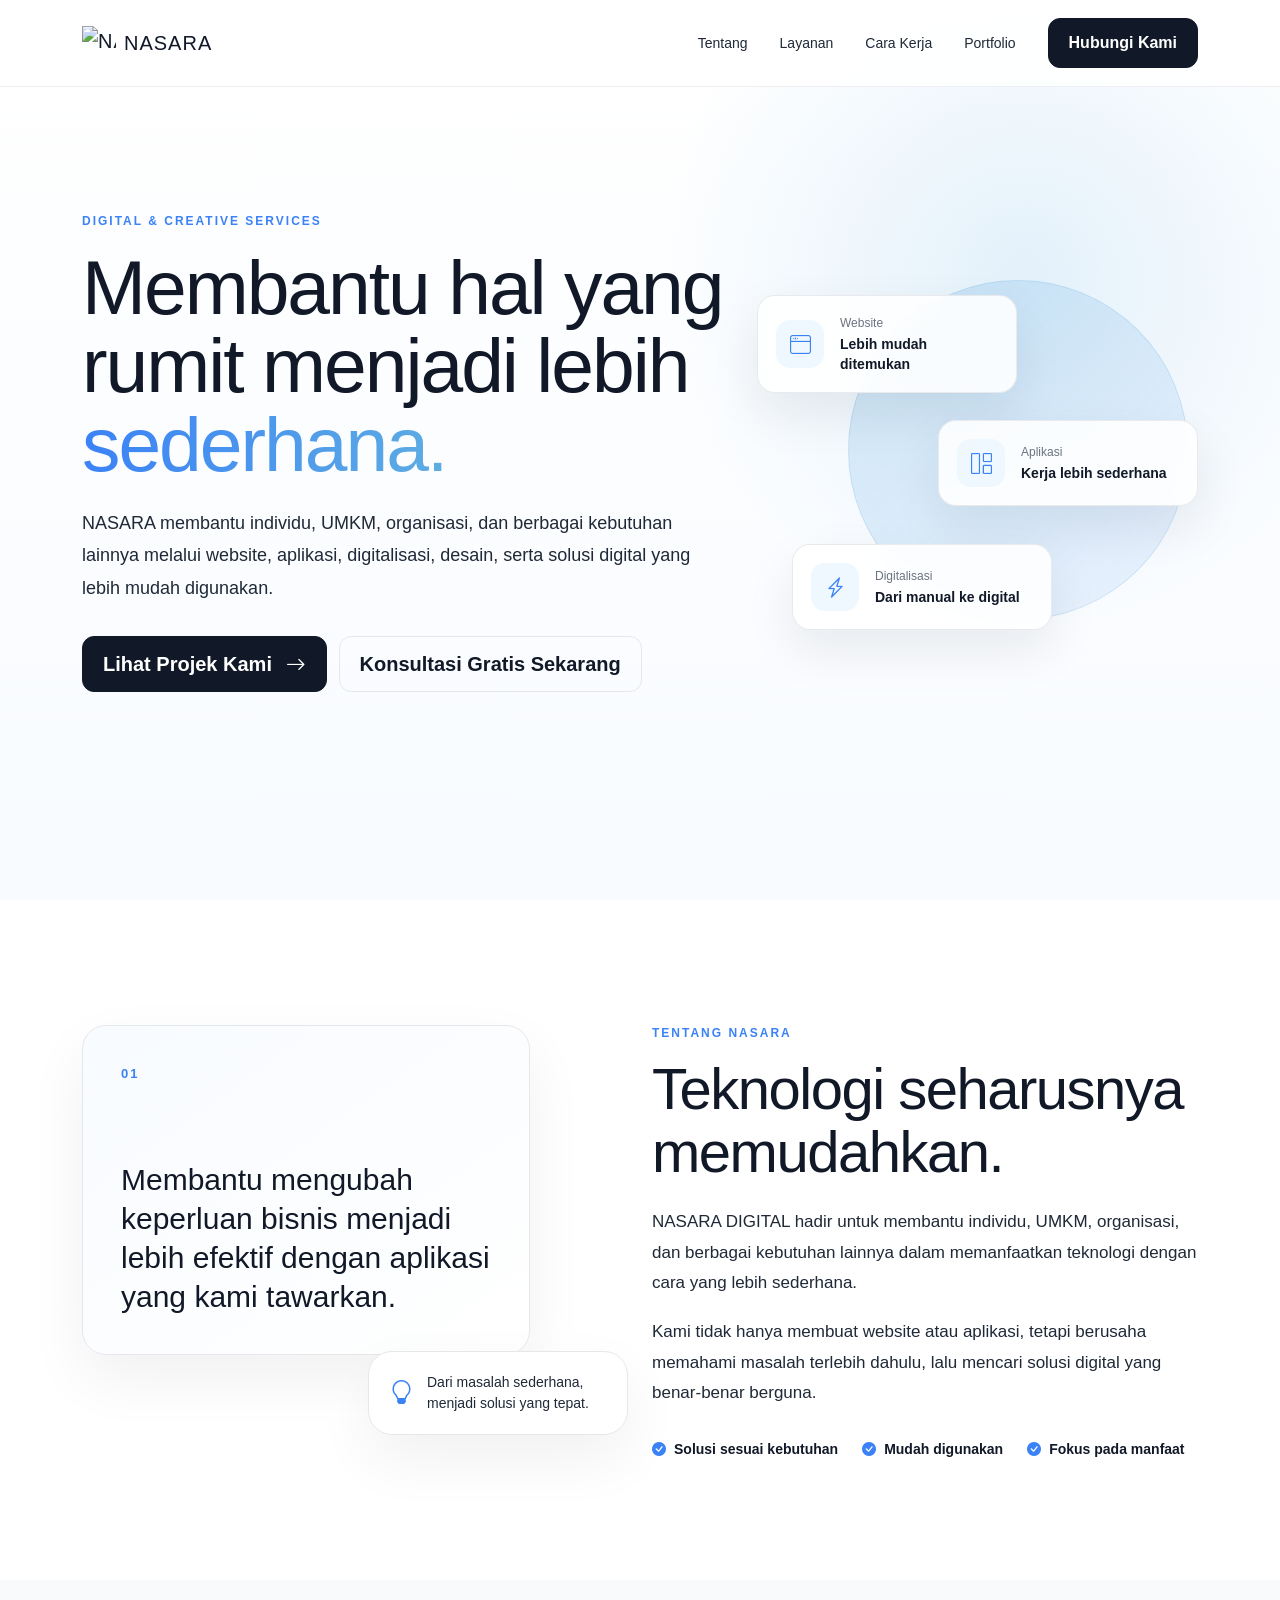
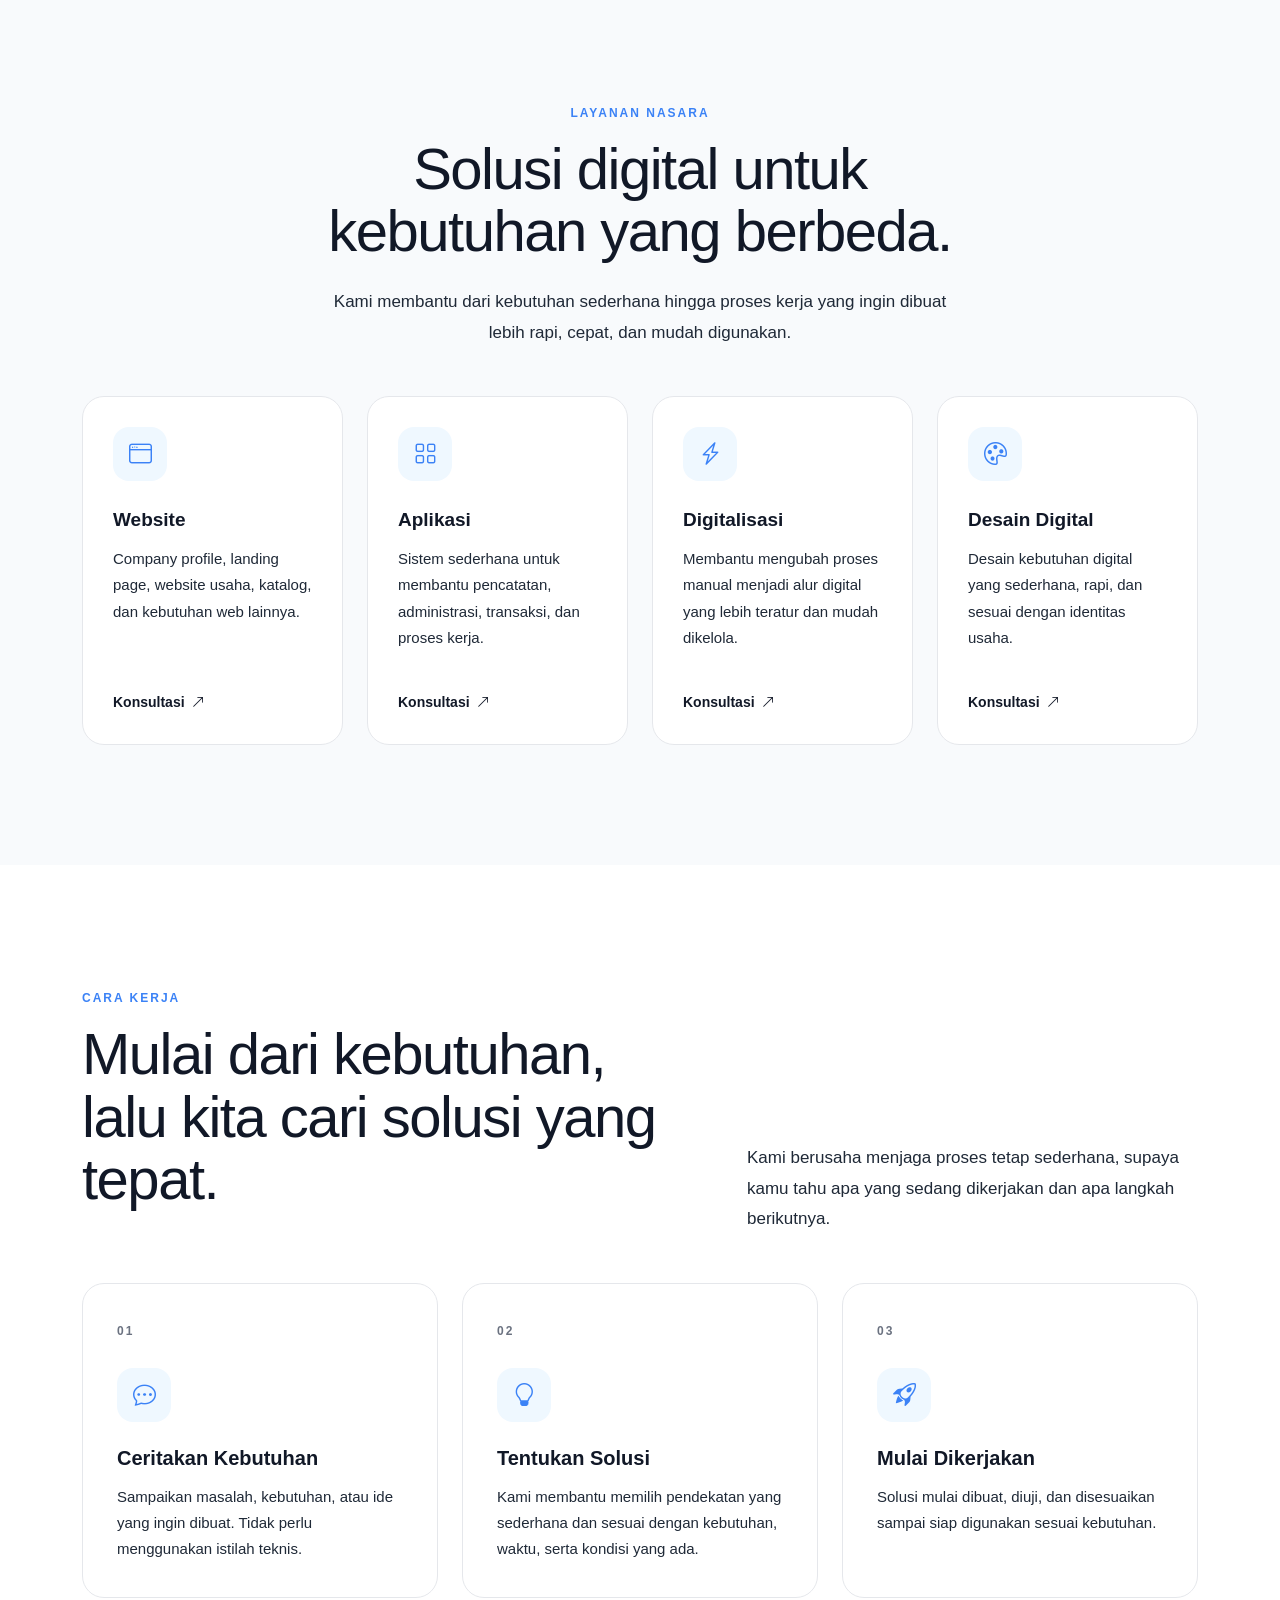
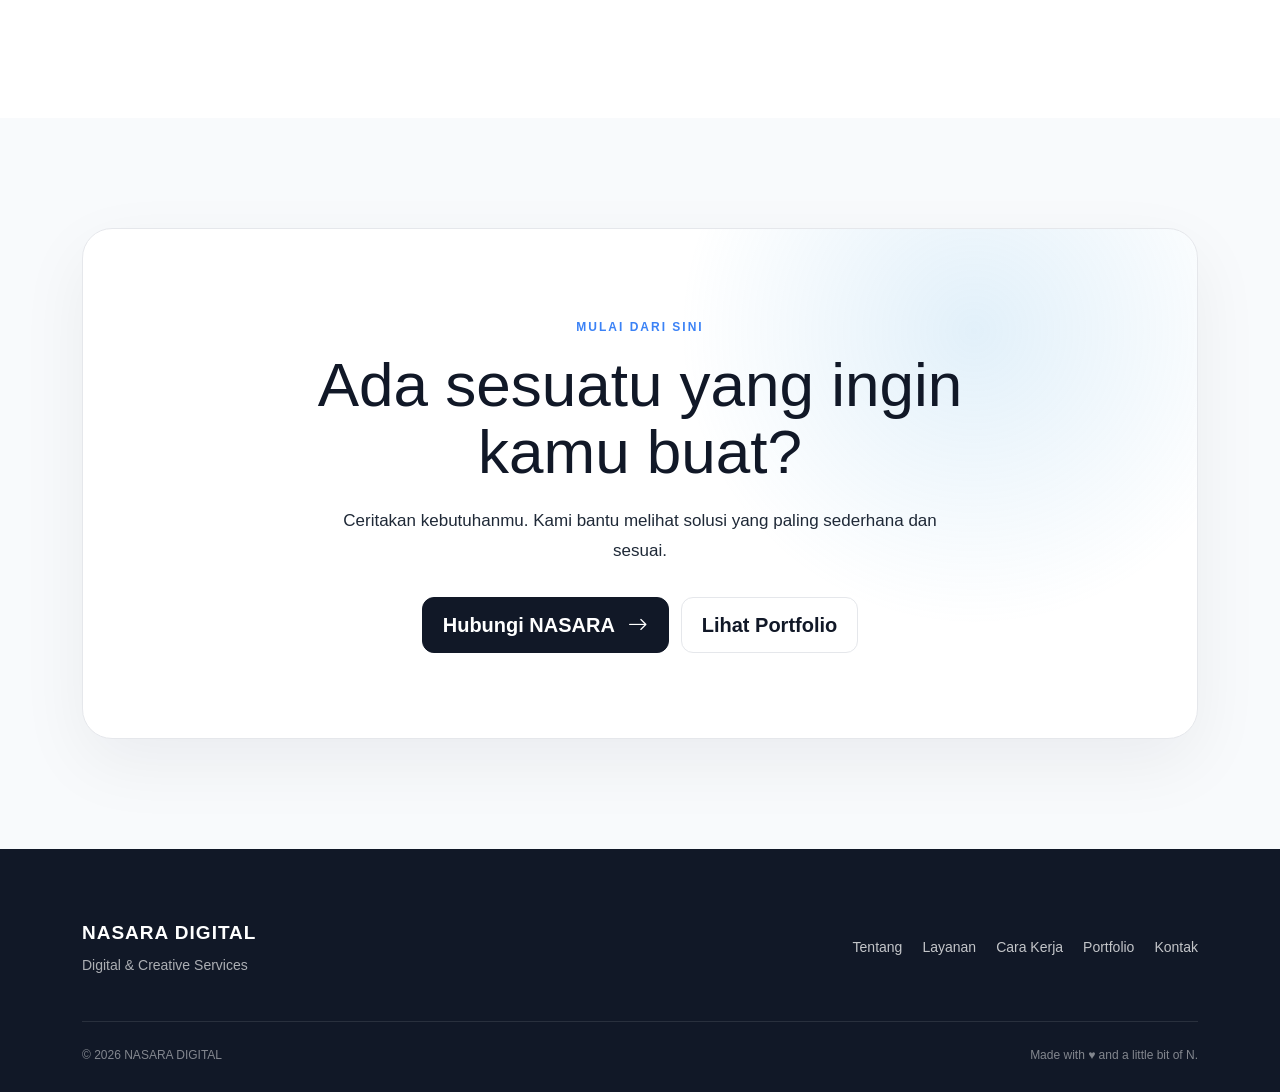
==== commit 3bf384a0: "change logo directory to s3 amazon" ====
--- a/index.html
+++ b/index.html
@@ -14,7 +14,7 @@
     <meta property="og:description" content="Website, aplikasi, digitalisasi, desain, dan berbagai solusi digital.">
     <meta property="og:type" content="website">
     <meta property="og:url" content="https://nasaradigital.web.id">
-    <meta property="og:image" content="https://nasaradigital.web.id/assets/images/nasara-logo.png">
+    <meta property="og:image" content="https://is3.cloudhost.id/nasara-documents/05_BRANDING/LOGO/nasara_logo.png">
 
     <meta name="twitter:card" content="summary_large_image">
 
@@ -81,7 +81,7 @@
 
             <a class="navbar-brand d-flex align-items-center gap-2" href="/">
                 <img
-                    src="/assets/images/nasara-logo.png"
+                    src="https://is3.cloudhost.id/nasara-documents/05_BRANDING/LOGO/nasara_logo.png"
                     alt="NASARA DIGITAL"
                     width="34"
                     height="34"
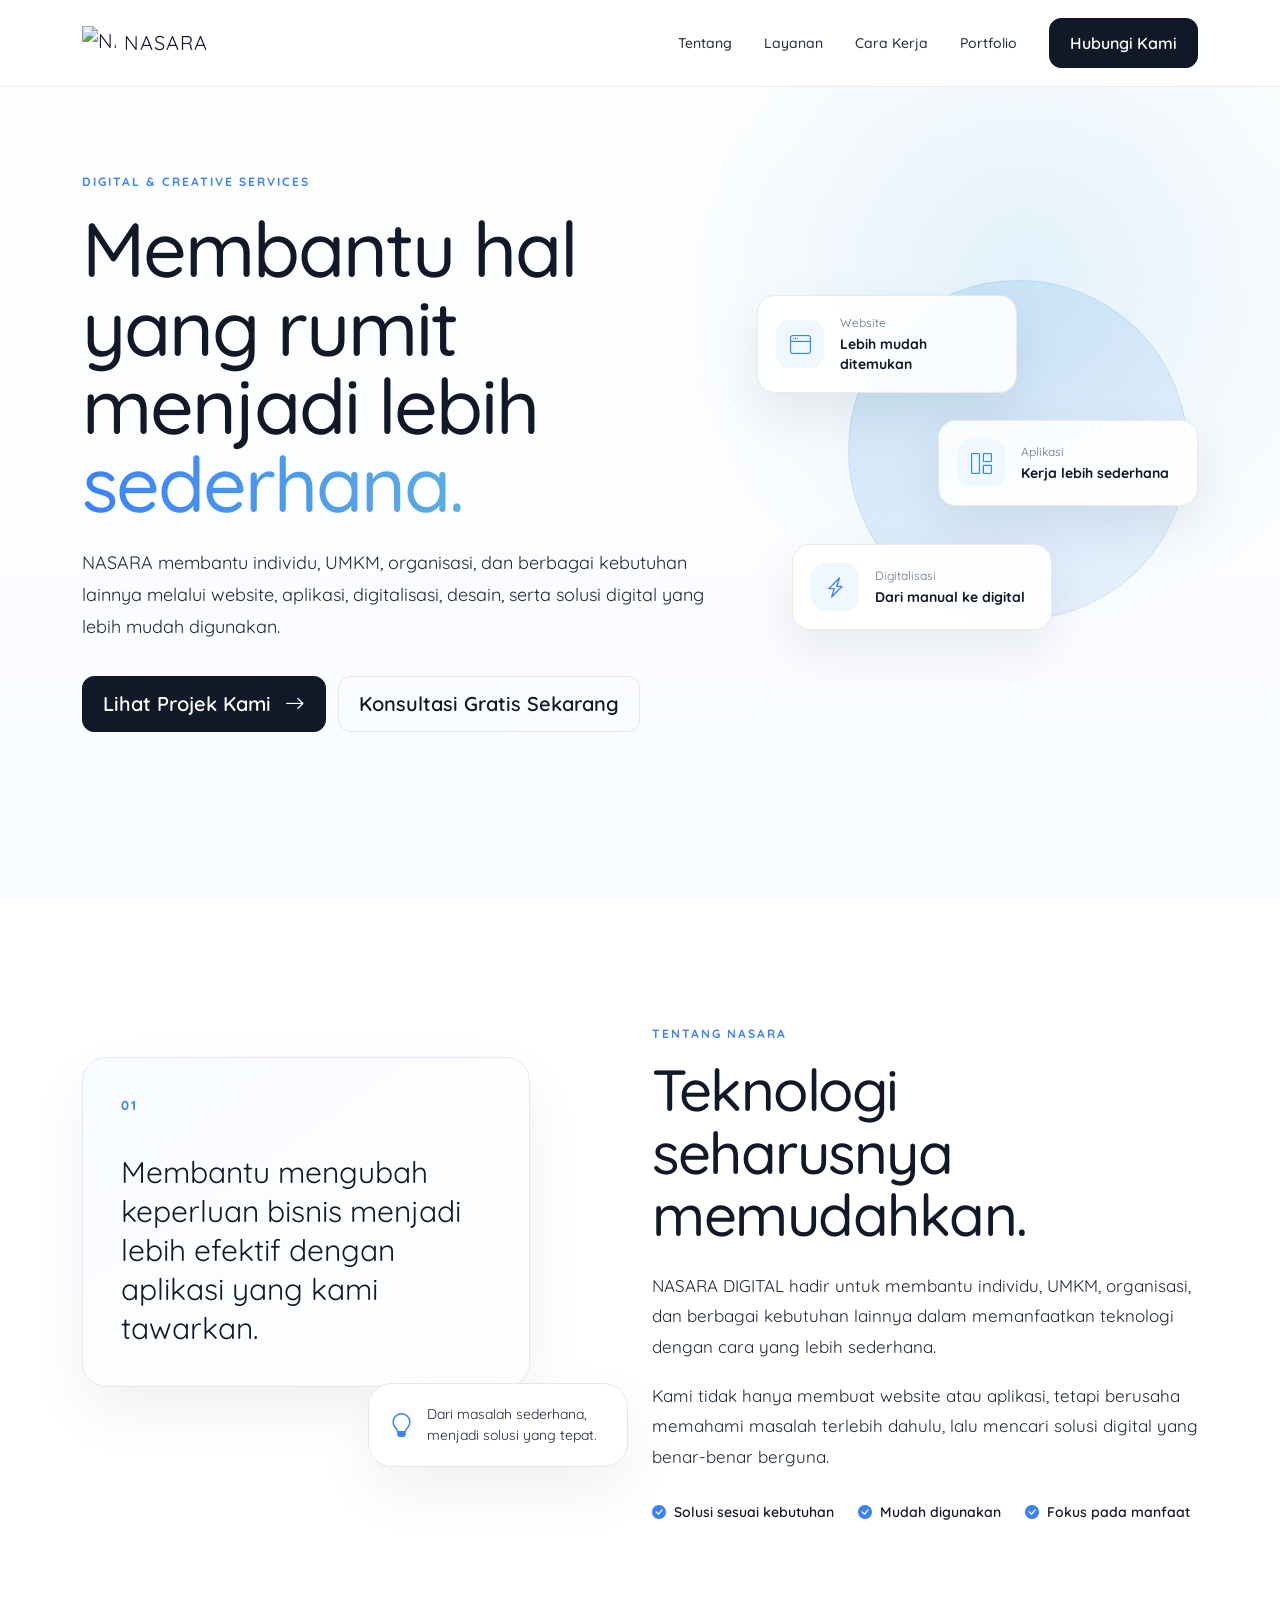
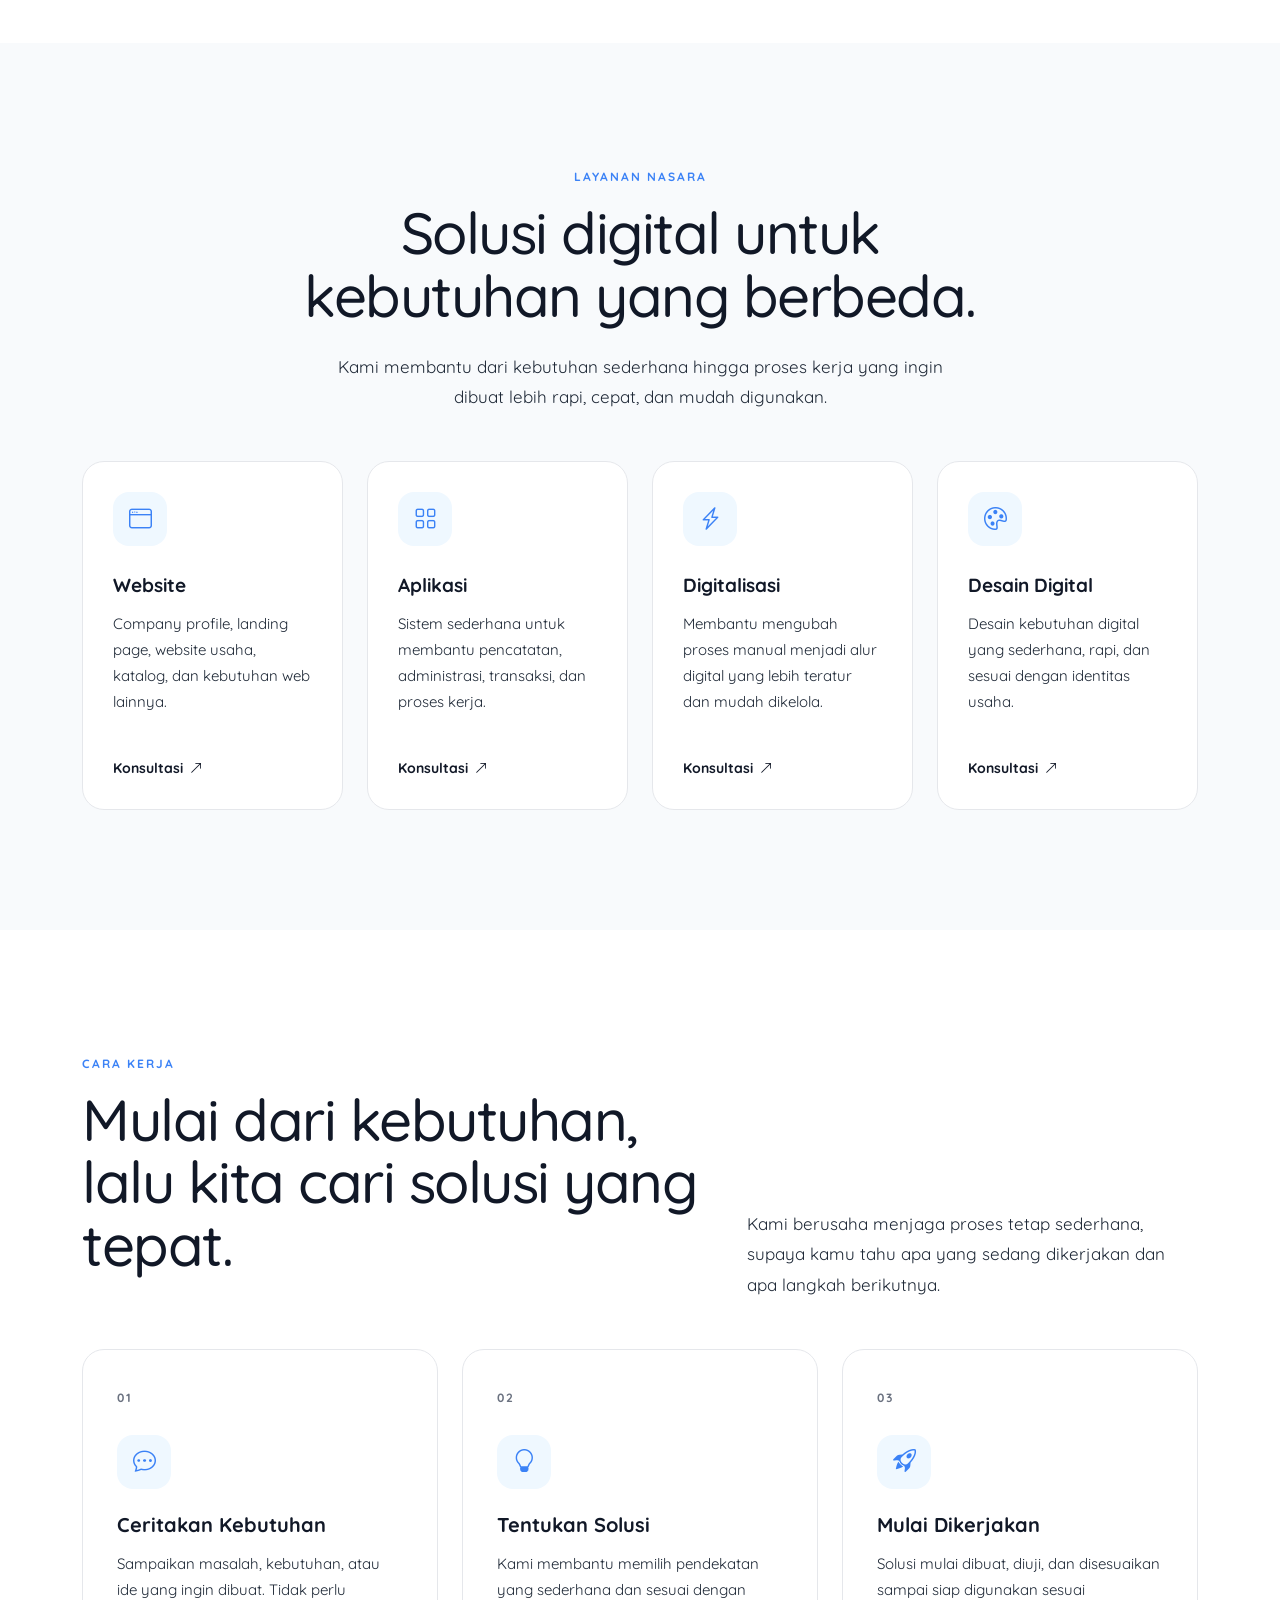
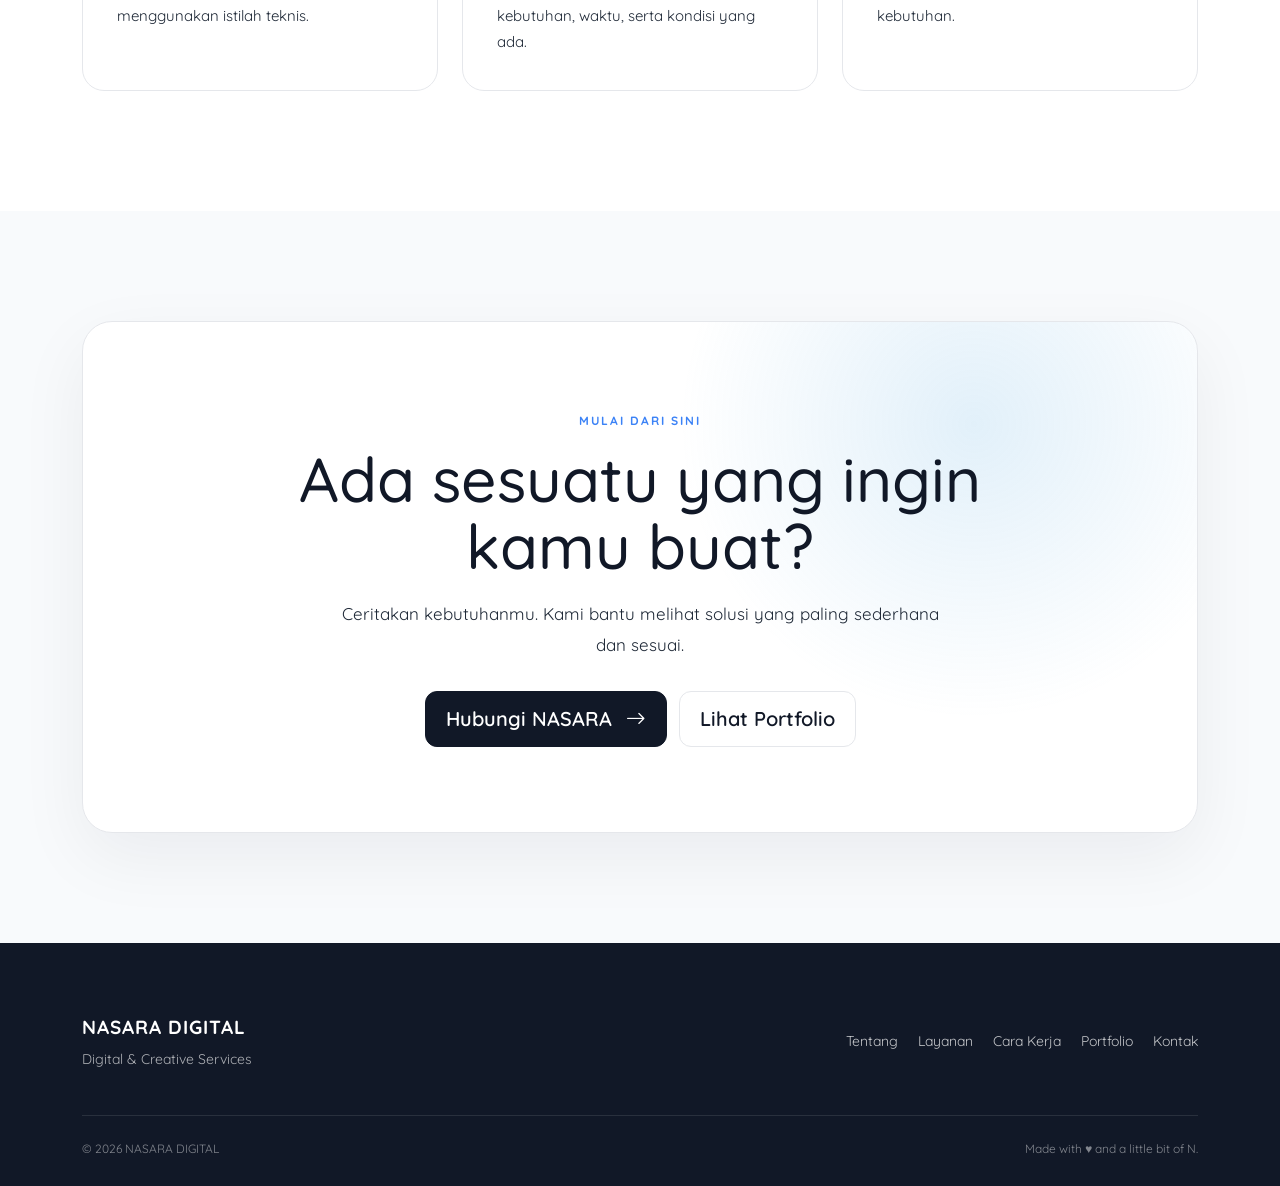
==== commit e03808ff: "change all pages to quicksand fonts" ====
--- a/index.html
+++ b/index.html
@@ -1,753 +1,763 @@
-<!doctype html>
-<html lang="id">
-
-<head>
-    <meta charset="utf-8">
-    
-
-    <meta
-        name="viewport"
-        content="width=device-width, initial-scale=1"
-    >
-
-    <meta property="og:title" content="NASARA DIGITAL">
-    <meta property="og:description" content="Website, aplikasi, digitalisasi, desain, dan berbagai solusi digital.">
-    <meta property="og:type" content="website">
-    <meta property="og:url" content="https://nasaradigital.web.id">
-    <meta property="og:image" content="https://is3.cloudhost.id/nasara-documents/05_BRANDING/LOGO/nasara_logo.png">
-
-    <meta name="twitter:card" content="summary_large_image">
-
-    <link rel="canonical" href="https://nasaradigital.web.id/">
-
-    <title>NASARA DIGITAL</title>
-
-    <meta
-        name="description"
-        content="NASARA DIGITAL membantu kebutuhan website, aplikasi, digitalisasi, desain, dan berbagai solusi digital."
-    >
-
-    <!-- Google Fonts -->
-    <link
-        rel="preconnect"
-        href="https://fonts.googleapis.com"
-    >
-
-    <link
-        rel="preconnect"
-        href="https://fonts.gstatic.com"
-        crossorigin
-    >
-
-    <link
-        href="https://fonts.googleapis.com/css2?family=DM+Sans:wght@400;500;600;700&family=Playfair+Display:wght@600;700&display=swap"
-        rel="stylesheet"
-    >
-
-    <!-- Bootstrap -->
-    <link
-        href="https://cdn.jsdelivr.net/npm/bootstrap@5.3.8/dist/css/bootstrap.min.css"
-        rel="stylesheet"
-    >
-
-    <!-- Bootstrap Icons -->
-    <link
-        rel="stylesheet"
-        href="https://cdn.jsdelivr.net/npm/bootstrap-icons@1.13.1/font/bootstrap-icons.min.css"
-    >
-
-    <!-- AOS Animation -->
-    <link
-        href="https://cdn.jsdelivr.net/npm/aos@2.3.4/dist/aos.css"
-        rel="stylesheet"
-    >
-
-    <!-- CSS NASARA -->
-    <link
-        rel="stylesheet"
-        href="assets/css/style.css"
-    >
-
-    <link rel="icon" type="image/png" href="/assets/images/nasara-logo.png">
-    
-</head>
-
-
-<body>
-
-    <!-- Navbar -->
-    <nav class="navbar navbar-expand-lg navbar-light fixed-top nasara-navbar">
-        <div class="container">
-
-            <a class="navbar-brand d-flex align-items-center gap-2" href="/">
-                <img
-                    src="https://is3.cloudhost.id/nasara-documents/05_BRANDING/LOGO/nasara_logo.png"
-                    alt="NASARA DIGITAL"
-                    width="34"
-                    height="34"
-                >
-
-                <span>NASARA</span>
-            </a>
-
-            <button
-                class="navbar-toggler border-0 shadow-none"
-                type="button"
-                data-bs-toggle="collapse"
-                data-bs-target="#mainNavbar"
-            >
-                <span class="navbar-toggler-icon"></span>
-            </button>
-
-            <div class="collapse navbar-collapse" id="mainNavbar">
-
-                <ul class="navbar-nav ms-auto align-items-lg-center gap-lg-3">
-
-                    <li class="nav-item">
-                        <a class="nav-link" href="#tentang">
-                            Tentang
-                        </a>
-                    </li>
-
-                    <li class="nav-item">
-                        <a class="nav-link" href="#layanan">
-                            Layanan
-                        </a>
-                    </li>
-
-                    <li class="nav-item">
-                        <a class="nav-link" href="#cara-kerja">
-                            Cara Kerja
-                        </a>
-                    </li>
-
-                    <li class="nav-item">
-                        <a class="nav-link" href="/portfolio/">
-                            Portfolio
-                        </a>
-                    </li>
-
-                    <li class="nav-item">
-                        <a
-                            class="btn btn-nasara ms-lg-2"
-                            href="/links/"
-                        >
-                            Hubungi Kami
-                        </a>
-                    </li>
-
-                </ul>
-
-            </div>
-
-        </div>
-    </nav>
-
-    <!-- Hero -->
-    <main>
-
-        <section class="hero-section">
-
-            <div class="container">
-
-                <div class="row align-items-center min-vh-100">
-
-                    <div class="col-lg-7">
-
-                        <span
-                            class="hero-label"
-                            data-aos="fade-up"
-                        >
-                            DIGITAL & CREATIVE SERVICES
-                        </span>
-
-                        <h1
-                            class="hero-title"
-                            data-aos="fade-up"
-                            data-aos-delay="100"
-                        >
-                            Membantu hal yang rumit
-                            menjadi lebih
-                            <span class="hero-highlight">
-                                sederhana.
-                            </span>
-                        </h1>
-
-                        <p
-                            class="hero-description"
-                            data-aos="fade-up"
-                            data-aos-delay="200"
-                        >
-                            NASARA membantu individu, UMKM,
-                            organisasi, dan berbagai kebutuhan
-                            lainnya melalui website, aplikasi,
-                            digitalisasi, desain, serta solusi
-                            digital yang lebih mudah digunakan.
-                        </p>
-
-                        <div
-                            class="hero-actions"
-                            data-aos="fade-up"
-                            data-aos-delay="300"
-                        >
-
-                            <a
-                                href="/portfolio/"
-                                class="btn btn-nasara btn-lg"
-                            >
-                                Lihat Projek Kami
-                                <i class="bi bi-arrow-right ms-2"></i>
-                            </a>
-
-                            <a
-                                href="/links/"
-                                class="btn btn-outline-nasara btn-lg"
-                            >
-                                Konsultasi Gratis Sekarang
-                            </a>
-
-                        </div>
-
-                    </div>
-
-
-                    <div
-                        class="col-lg-5 d-none d-lg-block"
-                        data-aos="fade-left"
-                        data-aos-delay="200"
-                    >
-
-                        <div class="hero-visual">
-
-                            <div class="floating-card card-one">
-                                <i class="bi bi-window"></i>
-
-                                <div>
-                                    <small>Website</small>
-                                    <strong>Lebih mudah ditemukan</strong>
-                                </div>
-                            </div>
-
-
-                            <div class="floating-card card-two">
-                                <i class="bi bi-grid-1x2"></i>
-
-                                <div>
-                                    <small>Aplikasi</small>
-                                    <strong>Kerja lebih sederhana</strong>
-                                </div>
-                            </div>
-
-
-                            <div class="floating-card card-three">
-                                <i class="bi bi-lightning-charge"></i>
-
-                                <div>
-                                    <small>Digitalisasi</small>
-                                    <strong>Dari manual ke digital</strong>
-                                </div>
-                            </div>
-
-
-                            <div class="hero-circle"></div>
-
-                        </div>
-
-                    </div>
-
-                </div>
-
-            </div>
-
-        </section>
-
-        <!-- Tentang -->
-        <section id="tentang" class="about-section">
-
-            <div class="container">
-
-                <div class="row align-items-center gy-5">
-
-                    <div
-                        class="col-lg-6"
-                        data-aos="fade-right"
-                    >
-                        <div class="about-visual">
-
-                            <div class="about-box about-box-main">
-                                <span class="about-number">01</span>
-
-                                <p>
-                                    Membantu mengubah keperluan bisnis
-                                    menjadi lebih efektif dengan aplikasi yang kami tawarkan.
-                                </p>
-                            </div>
-
-                            <div class="about-box about-box-small">
-                                <i class="bi bi-lightbulb"></i>
-
-                                <span>
-                                    Dari masalah sederhana,
-                                    menjadi solusi yang tepat.
-                                </span>
-                            </div>
-
-                        </div>
-                    </div>
-
-
-                    <div
-                        class="col-lg-6"
-                        data-aos="fade-left"
-                    >
-
-                        <span class="section-label">
-                            TENTANG NASARA
-                        </span>
-
-                        <h2 class="section-title">
-                            Teknologi seharusnya
-                            memudahkan.
-                        </h2>
-
-                        <p class="section-description">
-                            NASARA DIGITAL hadir untuk membantu individu,
-                            UMKM, organisasi, dan berbagai kebutuhan lainnya
-                            dalam memanfaatkan teknologi dengan cara yang
-                            lebih sederhana.
-                        </p>
-
-                        <p class="section-description">
-                            Kami tidak hanya membuat website atau aplikasi,
-                            tetapi berusaha memahami masalah terlebih dahulu,
-                            lalu mencari solusi digital yang benar-benar
-                            berguna.
-                        </p>
-
-                        <div class="about-points">
-
-                            <div class="about-point">
-                                <i class="bi bi-check-circle-fill"></i>
-                                <span>Solusi sesuai kebutuhan</span>
-                            </div>
-
-                            <div class="about-point">
-                                <i class="bi bi-check-circle-fill"></i>
-                                <span>Mudah digunakan</span>
-                            </div>
-
-                            <div class="about-point">
-                                <i class="bi bi-check-circle-fill"></i>
-                                <span>Fokus pada manfaat</span>
-                            </div>
-
-                        </div>
-
-                    </div>
-
-                </div>
-
-            </div>
-
-        </section>
-
-        <!-- Layanan -->
-        <section id="layanan" class="services-section">
-
-            <div class="container">
-
-                <div class="services-heading text-center" data-aos="fade-up">
-
-                    <span class="section-label">
-                        LAYANAN NASARA
-                    </span>
-
-                    <h2 class="section-title mx-auto">
-                        Solusi digital untuk kebutuhan yang berbeda.
-                    </h2>
-
-                    <p class="section-description mx-auto">
-                        Kami membantu dari kebutuhan sederhana hingga proses kerja
-                        yang ingin dibuat lebih rapi, cepat, dan mudah digunakan.
-                    </p>
-
-                </div>
-
-
-                <div class="row g-4 mt-4">
-
-                    <div
-                        class="col-md-6 col-lg-3"
-                        data-aos="fade-up"
-                        data-aos-delay="50"
-                    >
-
-                        <div class="service-card h-100">
-
-                            <div class="service-icon">
-                                <i class="bi bi-window"></i>
-                            </div>
-
-                            <h3>Website</h3>
-
-                            <p>
-                                Company profile, landing page, website usaha,
-                                katalog, dan kebutuhan web lainnya.
-                            </p>
-
-                            <a href="/links/" class="service-link">
-                                Konsultasi
-                                <i class="bi bi-arrow-up-right"></i>
-                            </a>
-
-                        </div>
-
-                    </div>
-
-
-                    <div
-                        class="col-md-6 col-lg-3"
-                        data-aos="fade-up"
-                        data-aos-delay="100"
-                    >
-
-                        <div class="service-card h-100">
-
-                            <div class="service-icon">
-                                <i class="bi bi-grid"></i>
-                            </div>
-
-                            <h3>Aplikasi</h3>
-
-                            <p>
-                                Sistem sederhana untuk membantu pencatatan,
-                                administrasi, transaksi, dan proses kerja.
-                            </p>
-
-                            <a href="/links/" class="service-link">
-                                Konsultasi
-                                <i class="bi bi-arrow-up-right"></i>
-                            </a>
-
-                        </div>
-
-                    </div>
-
-
-                    <div
-                        class="col-md-6 col-lg-3"
-                        data-aos="fade-up"
-                        data-aos-delay="150"
-                    >
-
-                        <div class="service-card h-100">
-
-                            <div class="service-icon">
-                                <i class="bi bi-lightning-charge"></i>
-                            </div>
-
-                            <h3>Digitalisasi</h3>
-
-                            <p>
-                                Membantu mengubah proses manual menjadi alur
-                                digital yang lebih teratur dan mudah dikelola.
-                            </p>
-
-                            <a href="/links/" class="service-link">
-                                Konsultasi
-                                <i class="bi bi-arrow-up-right"></i>
-                            </a>
-
-                        </div>
-
-                    </div>
-
-
-                    <div
-                        class="col-md-6 col-lg-3"
-                        data-aos="fade-up"
-                        data-aos-delay="200"
-                    >
-
-                        <div class="service-card h-100">
-
-                            <div class="service-icon">
-                                <i class="bi bi-palette"></i>
-                            </div>
-
-                            <h3>Desain Digital</h3>
-
-                            <p>
-                                Desain kebutuhan digital yang sederhana,
-                                rapi, dan sesuai dengan identitas usaha.
-                            </p>
-
-                            <a href="/links/" class="service-link">
-                                Konsultasi
-                                <i class="bi bi-arrow-up-right"></i>
-                            </a>
-
-                        </div>
-
-                    </div>
-
-                </div>
-
-            </div>
-
-        </section>
-
-        <!-- Cara Kerja -->
-        <section id="cara-kerja" class="process-section">
-
-            <div class="container">
-
-                <div class="row align-items-end mb-5">
-
-                    <div class="col-lg-7" data-aos="fade-up">
-
-                        <span class="section-label">
-                            CARA KERJA
-                        </span>
-
-                        <h2 class="section-title">
-                            Mulai dari kebutuhan,
-                            lalu kita cari solusi yang tepat.
-                        </h2>
-
-                    </div>
-
-                    <div class="col-lg-5" data-aos="fade-up" data-aos-delay="100">
-
-                        <p class="section-description mb-0">
-                            Kami berusaha menjaga proses tetap sederhana,
-                            supaya kamu tahu apa yang sedang dikerjakan
-                            dan apa langkah berikutnya.
-                        </p>
-
-                    </div>
-
-                </div>
-
-
-                <div class="row g-4">
-
-                    <div
-                        class="col-md-4"
-                        data-aos="fade-up"
-                        data-aos-delay="50"
-                    >
-
-                        <div class="process-card h-100">
-
-                            <span class="process-number">
-                                01
-                            </span>
-
-                            <div class="process-icon">
-                                <i class="bi bi-chat-dots"></i>
-                            </div>
-
-                            <h3>
-                                Ceritakan Kebutuhan
-                            </h3>
-
-                            <p>
-                                Sampaikan masalah, kebutuhan, atau ide
-                                yang ingin dibuat. Tidak perlu menggunakan
-                                istilah teknis.
-                            </p>
-
-                        </div>
-
-                    </div>
-
-
-                    <div
-                        class="col-md-4"
-                        data-aos="fade-up"
-                        data-aos-delay="100"
-                    >
-
-                        <div class="process-card h-100">
-
-                            <span class="process-number">
-                                02
-                            </span>
-
-                            <div class="process-icon">
-                                <i class="bi bi-lightbulb"></i>
-                            </div>
-
-                            <h3>
-                                Tentukan Solusi
-                            </h3>
-
-                            <p>
-                                Kami membantu memilih pendekatan yang
-                                sederhana dan sesuai dengan kebutuhan,
-                                waktu, serta kondisi yang ada.
-                            </p>
-
-                        </div>
-
-                    </div>
-
-
-                    <div
-                        class="col-md-4"
-                        data-aos="fade-up"
-                        data-aos-delay="150"
-                    >
-
-                        <div class="process-card h-100">
-
-                            <span class="process-number">
-                                03
-                            </span>
-
-                            <div class="process-icon">
-                                <i class="bi bi-rocket-takeoff"></i>
-                            </div>
-
-                            <h3>
-                                Mulai Dikerjakan
-                            </h3>
-
-                            <p>
-                                Solusi mulai dibuat, diuji, dan disesuaikan
-                                sampai siap digunakan sesuai kebutuhan.
-                            </p>
-
-                        </div>
-
-                    </div>
-
-                </div>
-
-            </div>
-
-        </section>
-
-        <!-- CTA -->
-        <section class="cta-section">
-
-            <div class="container">
-
-                <div
-                    class="cta-box text-center"
-                    data-aos="fade-up"
-                >
-
-                    <span class="section-label">
-                        MULAI DARI SINI
-                    </span>
-
-                    <h2 class="cta-title">
-                        Ada sesuatu yang ingin kamu buat?
-                    </h2>
-
-                    <p class="cta-description">
-                        Ceritakan kebutuhanmu. Kami bantu melihat
-                        solusi yang paling sederhana dan sesuai.
-                    </p>
-
-                    <div class="cta-actions">
-
-                        <a
-                            href="/links/"
-                            class="btn btn-nasara btn-lg"
-                        >
-                            Hubungi NASARA
-                            <i class="bi bi-arrow-right ms-2"></i>
-                        </a>
-
-                        <a
-                            href="/portfolio/"
-                            class="btn btn-outline-nasara btn-lg"
-                        >
-                            Lihat Portfolio
-                        </a>
-
-                    </div>
-
-                </div>
-
-            </div>
-
-        </section>
-
-    </main>
-
-    <!-- Footer -->
-    <footer class="footer-section">
-
-        <div class="container">
-
-            <div class="row gy-4 align-items-center">
-
-                <div class="col-lg-6">
-
-                    <div class="footer-brand">
-                        NASARA DIGITAL
-                    </div>
-
-                    <p class="footer-text">
-                        Digital & Creative Services
-                    </p>
-
-                </div>
-
-                <div class="col-lg-6">
-
-                    <div class="footer-links">
-
-                        <a href="#tentang">Tentang</a>
-
-                        <a href="#layanan">Layanan</a>
-
-                        <a href="#cara-kerja">Cara Kerja</a>
-
-                        <a href="/portfolio/">Portfolio</a>
-
-                        <a href="/links/">Kontak</a>
-
-                    </div>
-
-                </div>
-
-            </div>
-
-
-            <div class="footer-bottom">
-
-                <span>
-                    © 2026 NASARA DIGITAL
-                </span>
-
-                <span>
-                    Made with ♥ and a little bit of N.
-                </span>
-
-            </div>
-
-        </div>
-
-    </footer>
-
-    <!-- Bootstrap JS -->
-    <script
-        src="https://cdn.jsdelivr.net/npm/bootstrap@5.3.8/dist/js/bootstrap.bundle.min.js">
-    </script>
-
-    <!-- AOS -->
-    <script
-        src="https://cdn.jsdelivr.net/npm/aos@2.3.4/dist/aos.js">
-    </script>
-
-    <!-- JavaScript NASARA -->
-    <script src="assets/js/script.js"></script>
-
-</body>
-
+<!doctype html>
+<html lang="id">
+
+<head>
+    <meta charset="utf-8">
+    
+
+    <meta
+        name="viewport"
+        content="width=device-width, initial-scale=1"
+    >
+
+    <meta property="og:title" content="NASARA DIGITAL">
+    <meta property="og:description" content="Website, aplikasi, digitalisasi, desain, dan berbagai solusi digital.">
+    <meta property="og:type" content="website">
+    <meta property="og:url" content="https://nasaradigital.web.id">
+    <meta property="og:image" content="https://is3.cloudhost.id/nasara-documents/05_BRANDING/LOGO/nasara_logo.png">
+
+    <meta name="twitter:card" content="summary_large_image">
+
+    <link rel="canonical" href="https://nasaradigital.web.id/">
+
+    <title>NASARA DIGITAL</title>
+
+    <meta
+        name="description"
+        content="NASARA DIGITAL membantu kebutuhan website, aplikasi, digitalisasi, desain, dan berbagai solusi digital."
+    >
+
+    <!-- Google Fonts -->
+    <link
+        rel="preconnect"
+        href="https://fonts.googleapis.com"
+    >
+
+    <link
+        rel="preconnect"
+        href="https://fonts.gstatic.com"
+        crossorigin
+    >
+
+    <link
+        href="https://fonts.googleapis.com/css2?family=Quicksand:wght@400;500;600;700&display=swap"
+        rel="stylesheet"
+    >
+
+    <!-- Bootstrap -->
+    <link
+        href="https://cdn.jsdelivr.net/npm/bootstrap@5.3.8/dist/css/bootstrap.min.css"
+        rel="stylesheet"
+    >
+
+    <!-- Bootstrap Icons -->
+    <link
+        rel="stylesheet"
+        href="https://cdn.jsdelivr.net/npm/bootstrap-icons@1.13.1/font/bootstrap-icons.min.css"
+    >
+
+    <!-- AOS Animation -->
+    <link
+        href="https://cdn.jsdelivr.net/npm/aos@2.3.4/dist/aos.css"
+        rel="stylesheet"
+    >
+
+    <!-- CSS NASARA -->
+    <link
+        rel="stylesheet"
+        href="assets/css/style.css"
+    >
+
+    <!-- Font NASARA -->
+    <style>
+        body,
+        h1, h2, h3, h4, h5, h6,
+        p, a, span, small, strong,
+        button, input, select, textarea, label {
+            font-family: "Quicksand", sans-serif !important;
+        }
+    </style>
+
+    <link rel="icon" type="image/png" href="/assets/images/nasara-logo.png">
+    
+</head>
+
+
+<body>
+
+    <!-- Navbar -->
+    <nav class="navbar navbar-expand-lg navbar-light fixed-top nasara-navbar">
+        <div class="container">
+
+            <a class="navbar-brand d-flex align-items-center gap-2" href="/">
+                <img
+                    src="https://is3.cloudhost.id/nasara-documents/05_BRANDING/LOGO/nasara_logo.png"
+                    alt="NASARA DIGITAL"
+                    width="34"
+                    height="34"
+                >
+
+                <span>NASARA</span>
+            </a>
+
+            <button
+                class="navbar-toggler border-0 shadow-none"
+                type="button"
+                data-bs-toggle="collapse"
+                data-bs-target="#mainNavbar"
+            >
+                <span class="navbar-toggler-icon"></span>
+            </button>
+
+            <div class="collapse navbar-collapse" id="mainNavbar">
+
+                <ul class="navbar-nav ms-auto align-items-lg-center gap-lg-3">
+
+                    <li class="nav-item">
+                        <a class="nav-link" href="#tentang">
+                            Tentang
+                        </a>
+                    </li>
+
+                    <li class="nav-item">
+                        <a class="nav-link" href="#layanan">
+                            Layanan
+                        </a>
+                    </li>
+
+                    <li class="nav-item">
+                        <a class="nav-link" href="#cara-kerja">
+                            Cara Kerja
+                        </a>
+                    </li>
+
+                    <li class="nav-item">
+                        <a class="nav-link" href="/portfolio/">
+                            Portfolio
+                        </a>
+                    </li>
+
+                    <li class="nav-item">
+                        <a
+                            class="btn btn-nasara ms-lg-2"
+                            href="/links/"
+                        >
+                            Hubungi Kami
+                        </a>
+                    </li>
+
+                </ul>
+
+            </div>
+
+        </div>
+    </nav>
+
+    <!-- Hero -->
+    <main>
+
+        <section class="hero-section">
+
+            <div class="container">
+
+                <div class="row align-items-center min-vh-100">
+
+                    <div class="col-lg-7">
+
+                        <span
+                            class="hero-label"
+                            data-aos="fade-up"
+                        >
+                            DIGITAL & CREATIVE SERVICES
+                        </span>
+
+                        <h1
+                            class="hero-title"
+                            data-aos="fade-up"
+                            data-aos-delay="100"
+                        >
+                            Membantu hal yang rumit
+                            menjadi lebih
+                            <span class="hero-highlight">
+                                sederhana.
+                            </span>
+                        </h1>
+
+                        <p
+                            class="hero-description"
+                            data-aos="fade-up"
+                            data-aos-delay="200"
+                        >
+                            NASARA membantu individu, UMKM,
+                            organisasi, dan berbagai kebutuhan
+                            lainnya melalui website, aplikasi,
+                            digitalisasi, desain, serta solusi
+                            digital yang lebih mudah digunakan.
+                        </p>
+
+                        <div
+                            class="hero-actions"
+                            data-aos="fade-up"
+                            data-aos-delay="300"
+                        >
+
+                            <a
+                                href="/portfolio/"
+                                class="btn btn-nasara btn-lg"
+                            >
+                                Lihat Projek Kami
+                                <i class="bi bi-arrow-right ms-2"></i>
+                            </a>
+
+                            <a
+                                href="/links/"
+                                class="btn btn-outline-nasara btn-lg"
+                            >
+                                Konsultasi Gratis Sekarang
+                            </a>
+
+                        </div>
+
+                    </div>
+
+
+                    <div
+                        class="col-lg-5 d-none d-lg-block"
+                        data-aos="fade-left"
+                        data-aos-delay="200"
+                    >
+
+                        <div class="hero-visual">
+
+                            <div class="floating-card card-one">
+                                <i class="bi bi-window"></i>
+
+                                <div>
+                                    <small>Website</small>
+                                    <strong>Lebih mudah ditemukan</strong>
+                                </div>
+                            </div>
+
+
+                            <div class="floating-card card-two">
+                                <i class="bi bi-grid-1x2"></i>
+
+                                <div>
+                                    <small>Aplikasi</small>
+                                    <strong>Kerja lebih sederhana</strong>
+                                </div>
+                            </div>
+
+
+                            <div class="floating-card card-three">
+                                <i class="bi bi-lightning-charge"></i>
+
+                                <div>
+                                    <small>Digitalisasi</small>
+                                    <strong>Dari manual ke digital</strong>
+                                </div>
+                            </div>
+
+
+                            <div class="hero-circle"></div>
+
+                        </div>
+
+                    </div>
+
+                </div>
+
+            </div>
+
+        </section>
+
+        <!-- Tentang -->
+        <section id="tentang" class="about-section">
+
+            <div class="container">
+
+                <div class="row align-items-center gy-5">
+
+                    <div
+                        class="col-lg-6"
+                        data-aos="fade-right"
+                    >
+                        <div class="about-visual">
+
+                            <div class="about-box about-box-main">
+                                <span class="about-number">01</span>
+
+                                <p>
+                                    Membantu mengubah keperluan bisnis
+                                    menjadi lebih efektif dengan aplikasi yang kami tawarkan.
+                                </p>
+                            </div>
+
+                            <div class="about-box about-box-small">
+                                <i class="bi bi-lightbulb"></i>
+
+                                <span>
+                                    Dari masalah sederhana,
+                                    menjadi solusi yang tepat.
+                                </span>
+                            </div>
+
+                        </div>
+                    </div>
+
+
+                    <div
+                        class="col-lg-6"
+                        data-aos="fade-left"
+                    >
+
+                        <span class="section-label">
+                            TENTANG NASARA
+                        </span>
+
+                        <h2 class="section-title">
+                            Teknologi seharusnya
+                            memudahkan.
+                        </h2>
+
+                        <p class="section-description">
+                            NASARA DIGITAL hadir untuk membantu individu,
+                            UMKM, organisasi, dan berbagai kebutuhan lainnya
+                            dalam memanfaatkan teknologi dengan cara yang
+                            lebih sederhana.
+                        </p>
+
+                        <p class="section-description">
+                            Kami tidak hanya membuat website atau aplikasi,
+                            tetapi berusaha memahami masalah terlebih dahulu,
+                            lalu mencari solusi digital yang benar-benar
+                            berguna.
+                        </p>
+
+                        <div class="about-points">
+
+                            <div class="about-point">
+                                <i class="bi bi-check-circle-fill"></i>
+                                <span>Solusi sesuai kebutuhan</span>
+                            </div>
+
+                            <div class="about-point">
+                                <i class="bi bi-check-circle-fill"></i>
+                                <span>Mudah digunakan</span>
+                            </div>
+
+                            <div class="about-point">
+                                <i class="bi bi-check-circle-fill"></i>
+                                <span>Fokus pada manfaat</span>
+                            </div>
+
+                        </div>
+
+                    </div>
+
+                </div>
+
+            </div>
+
+        </section>
+
+        <!-- Layanan -->
+        <section id="layanan" class="services-section">
+
+            <div class="container">
+
+                <div class="services-heading text-center" data-aos="fade-up">
+
+                    <span class="section-label">
+                        LAYANAN NASARA
+                    </span>
+
+                    <h2 class="section-title mx-auto">
+                        Solusi digital untuk kebutuhan yang berbeda.
+                    </h2>
+
+                    <p class="section-description mx-auto">
+                        Kami membantu dari kebutuhan sederhana hingga proses kerja
+                        yang ingin dibuat lebih rapi, cepat, dan mudah digunakan.
+                    </p>
+
+                </div>
+
+
+                <div class="row g-4 mt-4">
+
+                    <div
+                        class="col-md-6 col-lg-3"
+                        data-aos="fade-up"
+                        data-aos-delay="50"
+                    >
+
+                        <div class="service-card h-100">
+
+                            <div class="service-icon">
+                                <i class="bi bi-window"></i>
+                            </div>
+
+                            <h3>Website</h3>
+
+                            <p>
+                                Company profile, landing page, website usaha,
+                                katalog, dan kebutuhan web lainnya.
+                            </p>
+
+                            <a href="/links/" class="service-link">
+                                Konsultasi
+                                <i class="bi bi-arrow-up-right"></i>
+                            </a>
+
+                        </div>
+
+                    </div>
+
+
+                    <div
+                        class="col-md-6 col-lg-3"
+                        data-aos="fade-up"
+                        data-aos-delay="100"
+                    >
+
+                        <div class="service-card h-100">
+
+                            <div class="service-icon">
+                                <i class="bi bi-grid"></i>
+                            </div>
+
+                            <h3>Aplikasi</h3>
+
+                            <p>
+                                Sistem sederhana untuk membantu pencatatan,
+                                administrasi, transaksi, dan proses kerja.
+                            </p>
+
+                            <a href="/links/" class="service-link">
+                                Konsultasi
+                                <i class="bi bi-arrow-up-right"></i>
+                            </a>
+
+                        </div>
+
+                    </div>
+
+
+                    <div
+                        class="col-md-6 col-lg-3"
+                        data-aos="fade-up"
+                        data-aos-delay="150"
+                    >
+
+                        <div class="service-card h-100">
+
+                            <div class="service-icon">
+                                <i class="bi bi-lightning-charge"></i>
+                            </div>
+
+                            <h3>Digitalisasi</h3>
+
+                            <p>
+                                Membantu mengubah proses manual menjadi alur
+                                digital yang lebih teratur dan mudah dikelola.
+                            </p>
+
+                            <a href="/links/" class="service-link">
+                                Konsultasi
+                                <i class="bi bi-arrow-up-right"></i>
+                            </a>
+
+                        </div>
+
+                    </div>
+
+
+                    <div
+                        class="col-md-6 col-lg-3"
+                        data-aos="fade-up"
+                        data-aos-delay="200"
+                    >
+
+                        <div class="service-card h-100">
+
+                            <div class="service-icon">
+                                <i class="bi bi-palette"></i>
+                            </div>
+
+                            <h3>Desain Digital</h3>
+
+                            <p>
+                                Desain kebutuhan digital yang sederhana,
+                                rapi, dan sesuai dengan identitas usaha.
+                            </p>
+
+                            <a href="/links/" class="service-link">
+                                Konsultasi
+                                <i class="bi bi-arrow-up-right"></i>
+                            </a>
+
+                        </div>
+
+                    </div>
+
+                </div>
+
+            </div>
+
+        </section>
+
+        <!-- Cara Kerja -->
+        <section id="cara-kerja" class="process-section">
+
+            <div class="container">
+
+                <div class="row align-items-end mb-5">
+
+                    <div class="col-lg-7" data-aos="fade-up">
+
+                        <span class="section-label">
+                            CARA KERJA
+                        </span>
+
+                        <h2 class="section-title">
+                            Mulai dari kebutuhan,
+                            lalu kita cari solusi yang tepat.
+                        </h2>
+
+                    </div>
+
+                    <div class="col-lg-5" data-aos="fade-up" data-aos-delay="100">
+
+                        <p class="section-description mb-0">
+                            Kami berusaha menjaga proses tetap sederhana,
+                            supaya kamu tahu apa yang sedang dikerjakan
+                            dan apa langkah berikutnya.
+                        </p>
+
+                    </div>
+
+                </div>
+
+
+                <div class="row g-4">
+
+                    <div
+                        class="col-md-4"
+                        data-aos="fade-up"
+                        data-aos-delay="50"
+                    >
+
+                        <div class="process-card h-100">
+
+                            <span class="process-number">
+                                01
+                            </span>
+
+                            <div class="process-icon">
+                                <i class="bi bi-chat-dots"></i>
+                            </div>
+
+                            <h3>
+                                Ceritakan Kebutuhan
+                            </h3>
+
+                            <p>
+                                Sampaikan masalah, kebutuhan, atau ide
+                                yang ingin dibuat. Tidak perlu menggunakan
+                                istilah teknis.
+                            </p>
+
+                        </div>
+
+                    </div>
+
+
+                    <div
+                        class="col-md-4"
+                        data-aos="fade-up"
+                        data-aos-delay="100"
+                    >
+
+                        <div class="process-card h-100">
+
+                            <span class="process-number">
+                                02
+                            </span>
+
+                            <div class="process-icon">
+                                <i class="bi bi-lightbulb"></i>
+                            </div>
+
+                            <h3>
+                                Tentukan Solusi
+                            </h3>
+
+                            <p>
+                                Kami membantu memilih pendekatan yang
+                                sederhana dan sesuai dengan kebutuhan,
+                                waktu, serta kondisi yang ada.
+                            </p>
+
+                        </div>
+
+                    </div>
+
+
+                    <div
+                        class="col-md-4"
+                        data-aos="fade-up"
+                        data-aos-delay="150"
+                    >
+
+                        <div class="process-card h-100">
+
+                            <span class="process-number">
+                                03
+                            </span>
+
+                            <div class="process-icon">
+                                <i class="bi bi-rocket-takeoff"></i>
+                            </div>
+
+                            <h3>
+                                Mulai Dikerjakan
+                            </h3>
+
+                            <p>
+                                Solusi mulai dibuat, diuji, dan disesuaikan
+                                sampai siap digunakan sesuai kebutuhan.
+                            </p>
+
+                        </div>
+
+                    </div>
+
+                </div>
+
+            </div>
+
+        </section>
+
+        <!-- CTA -->
+        <section class="cta-section">
+
+            <div class="container">
+
+                <div
+                    class="cta-box text-center"
+                    data-aos="fade-up"
+                >
+
+                    <span class="section-label">
+                        MULAI DARI SINI
+                    </span>
+
+                    <h2 class="cta-title">
+                        Ada sesuatu yang ingin kamu buat?
+                    </h2>
+
+                    <p class="cta-description">
+                        Ceritakan kebutuhanmu. Kami bantu melihat
+                        solusi yang paling sederhana dan sesuai.
+                    </p>
+
+                    <div class="cta-actions">
+
+                        <a
+                            href="/links/"
+                            class="btn btn-nasara btn-lg"
+                        >
+                            Hubungi NASARA
+                            <i class="bi bi-arrow-right ms-2"></i>
+                        </a>
+
+                        <a
+                            href="/portfolio/"
+                            class="btn btn-outline-nasara btn-lg"
+                        >
+                            Lihat Portfolio
+                        </a>
+
+                    </div>
+
+                </div>
+
+            </div>
+
+        </section>
+
+    </main>
+
+    <!-- Footer -->
+    <footer class="footer-section">
+
+        <div class="container">
+
+            <div class="row gy-4 align-items-center">
+
+                <div class="col-lg-6">
+
+                    <div class="footer-brand">
+                        NASARA DIGITAL
+                    </div>
+
+                    <p class="footer-text">
+                        Digital & Creative Services
+                    </p>
+
+                </div>
+
+                <div class="col-lg-6">
+
+                    <div class="footer-links">
+
+                        <a href="#tentang">Tentang</a>
+
+                        <a href="#layanan">Layanan</a>
+
+                        <a href="#cara-kerja">Cara Kerja</a>
+
+                        <a href="/portfolio/">Portfolio</a>
+
+                        <a href="/links/">Kontak</a>
+
+                    </div>
+
+                </div>
+
+            </div>
+
+
+            <div class="footer-bottom">
+
+                <span>
+                    © 2026 NASARA DIGITAL
+                </span>
+
+                <span>
+                    Made with ♥ and a little bit of N.
+                </span>
+
+            </div>
+
+        </div>
+
+    </footer>
+
+    <!-- Bootstrap JS -->
+    <script
+        src="https://cdn.jsdelivr.net/npm/bootstrap@5.3.8/dist/js/bootstrap.bundle.min.js">
+    </script>
+
+    <!-- AOS -->
+    <script
+        src="https://cdn.jsdelivr.net/npm/aos@2.3.4/dist/aos.js">
+    </script>
+
+    <!-- JavaScript NASARA -->
+    <script src="assets/js/script.js"></script>
+
+</body>
+
 </html>
